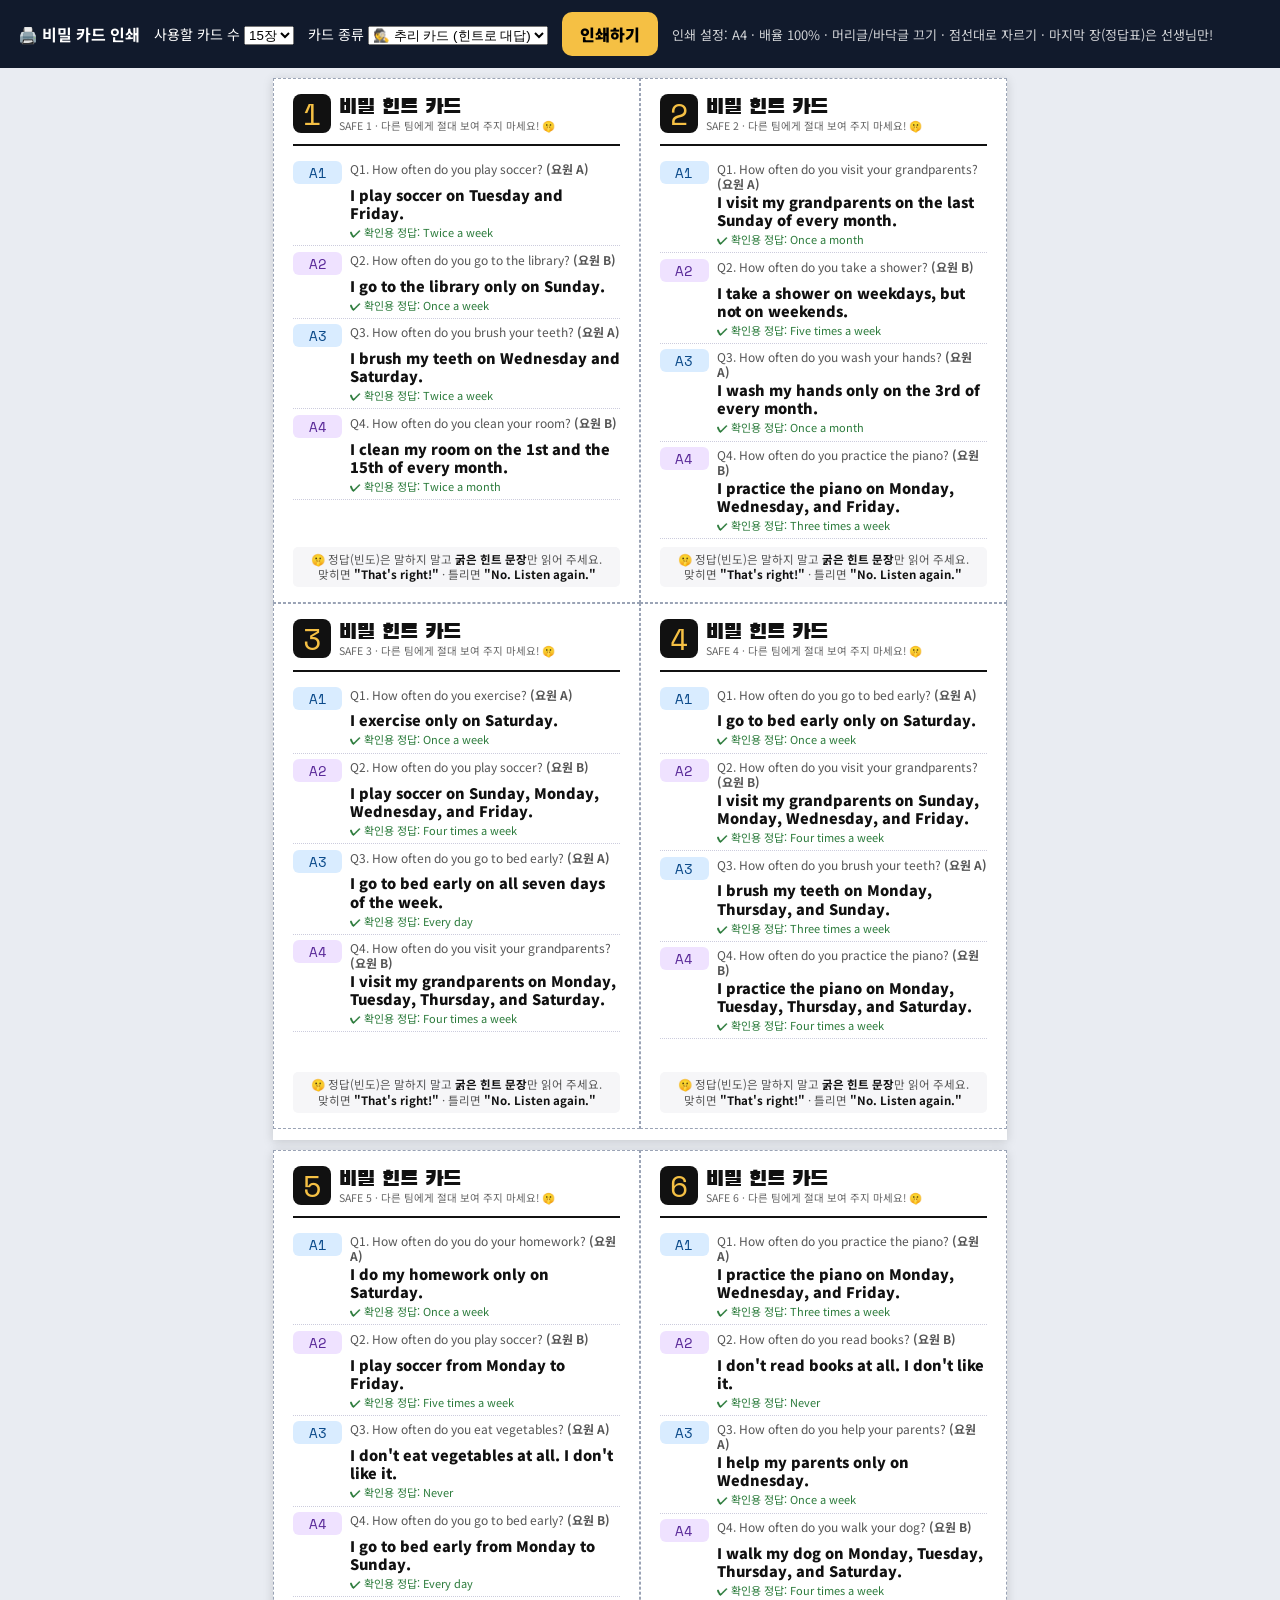
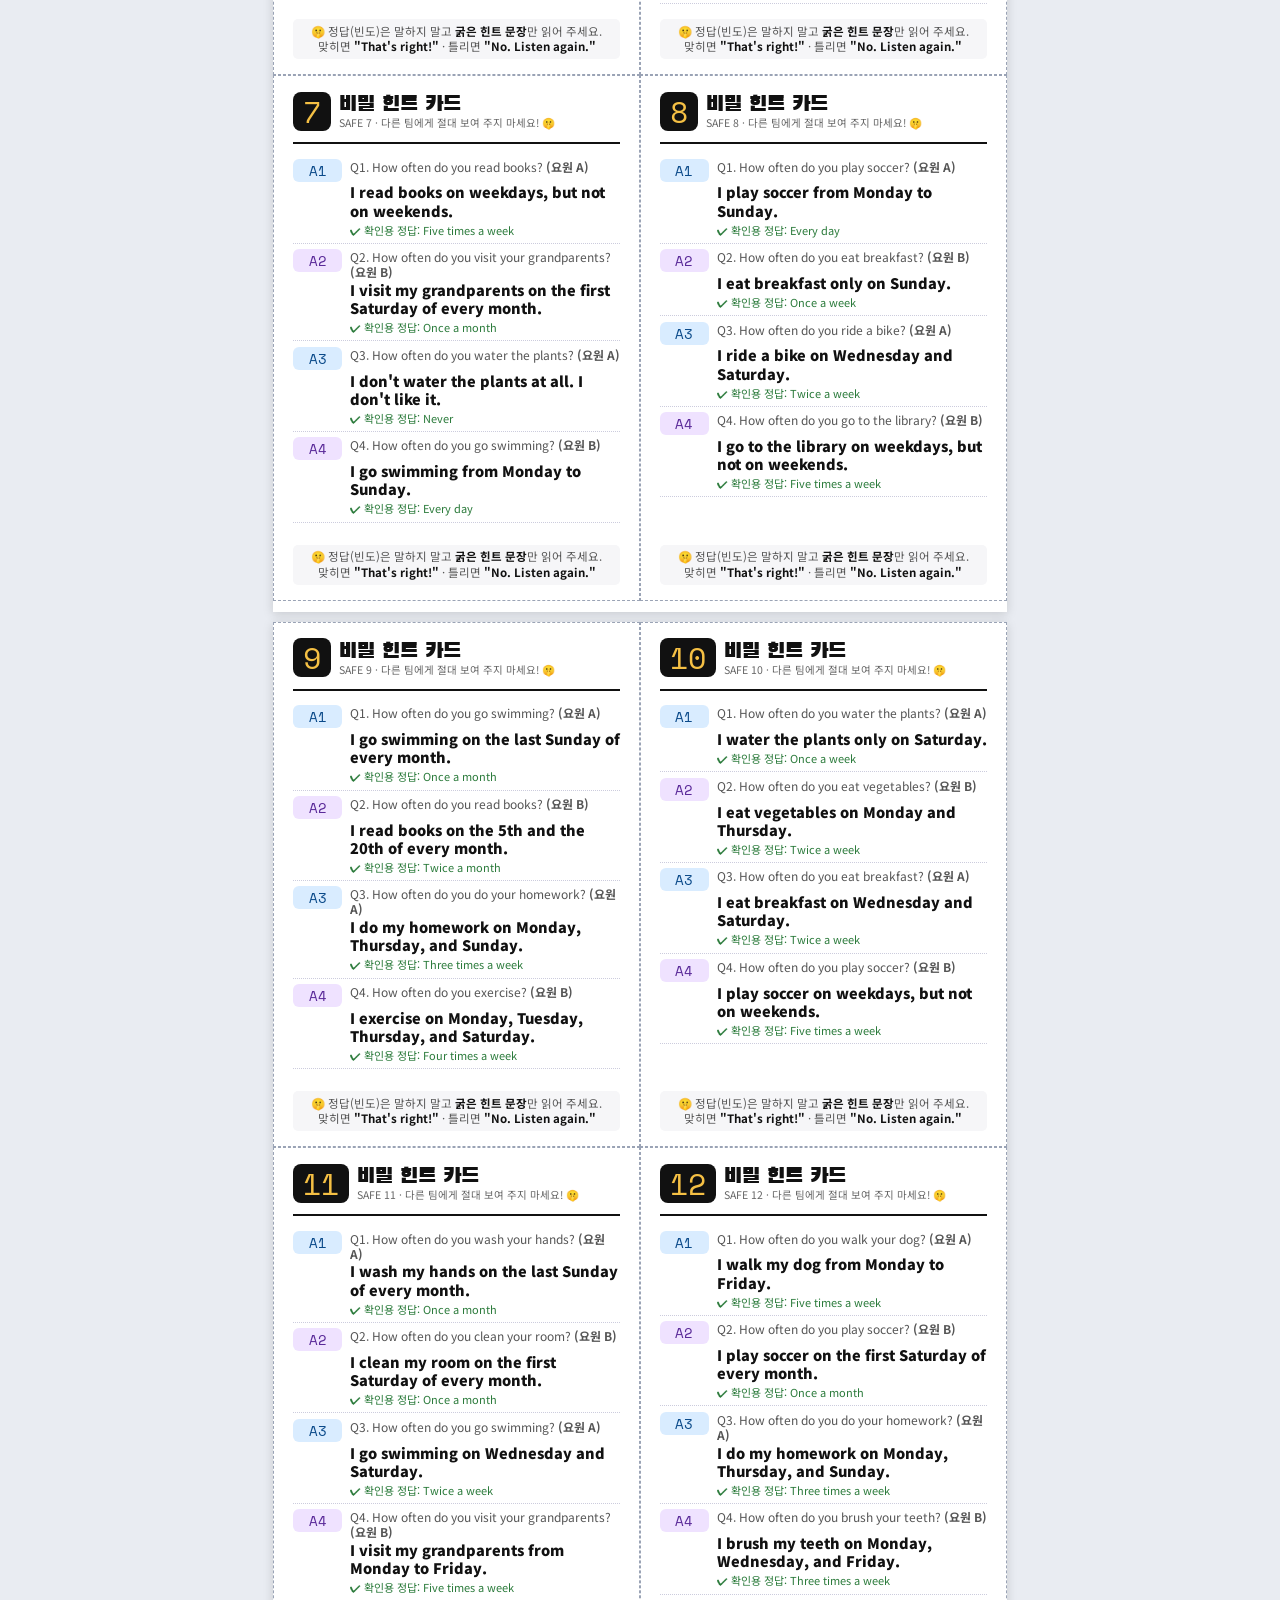
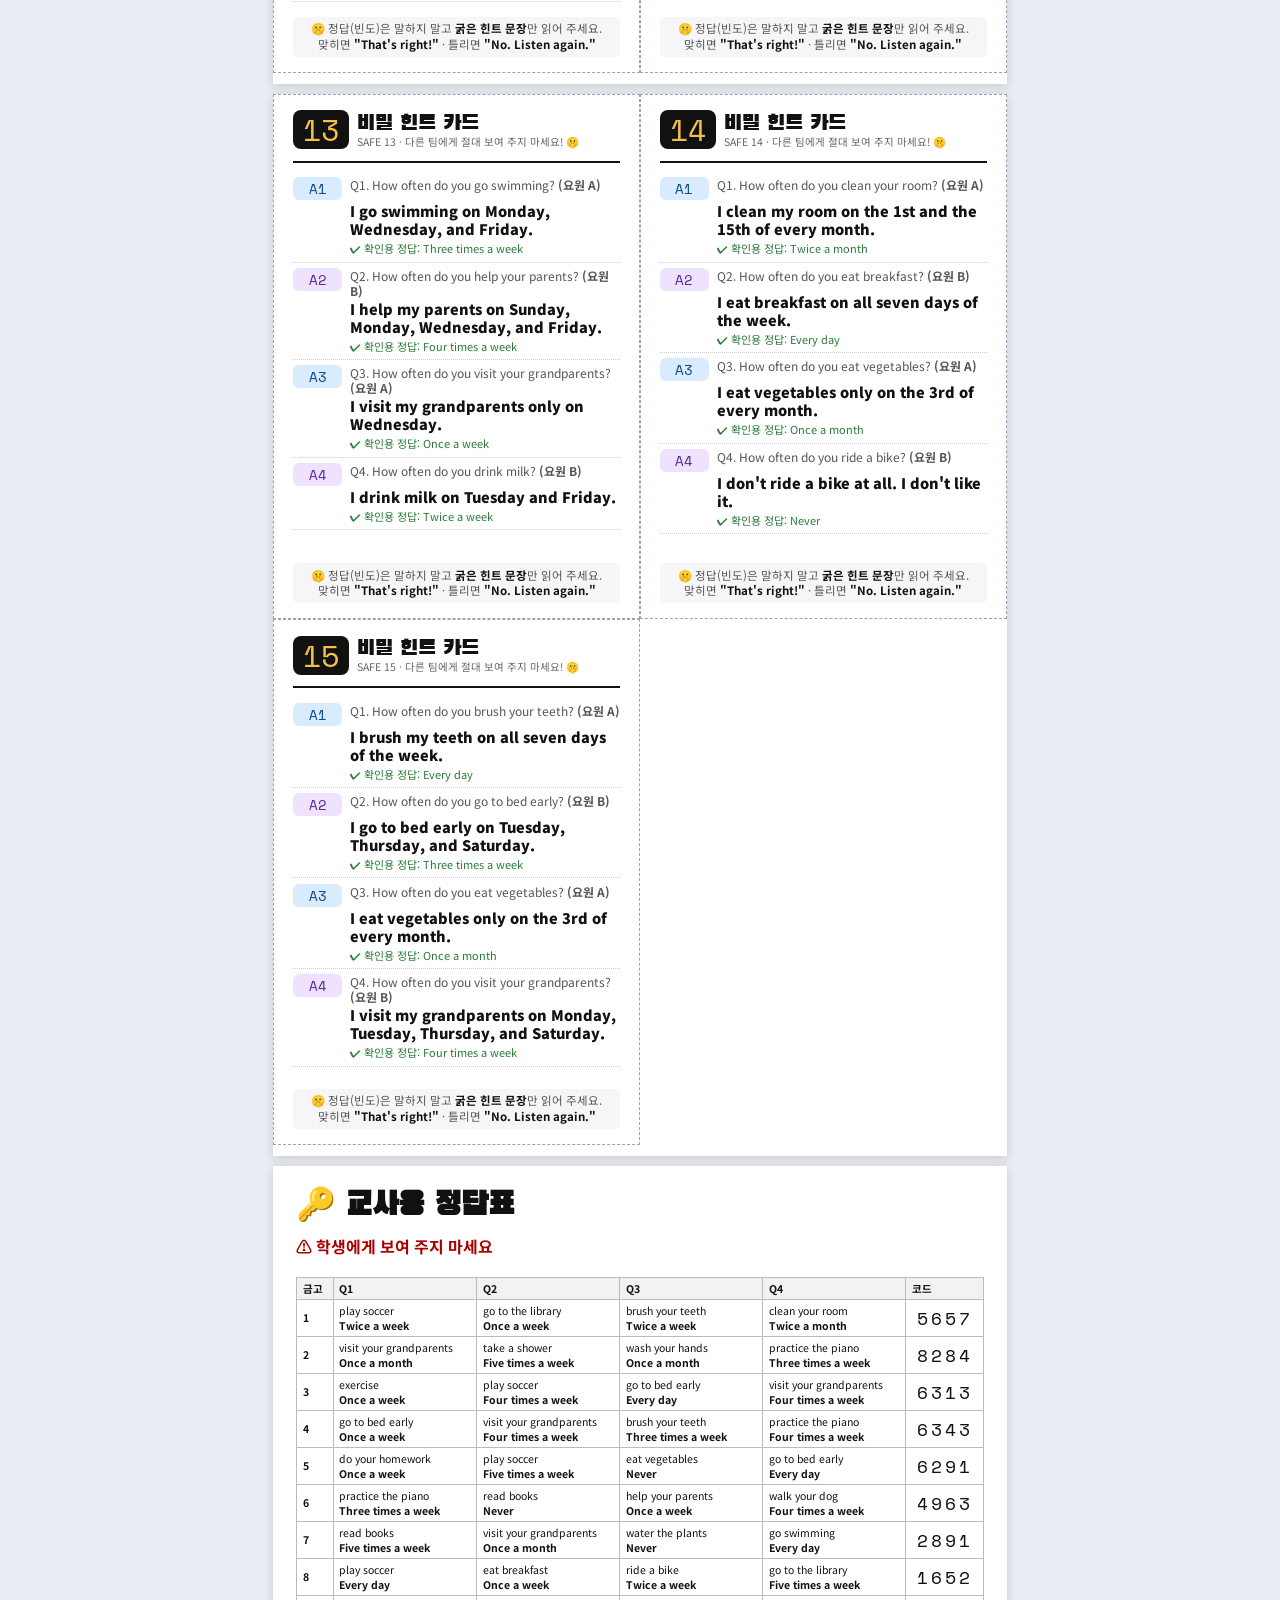
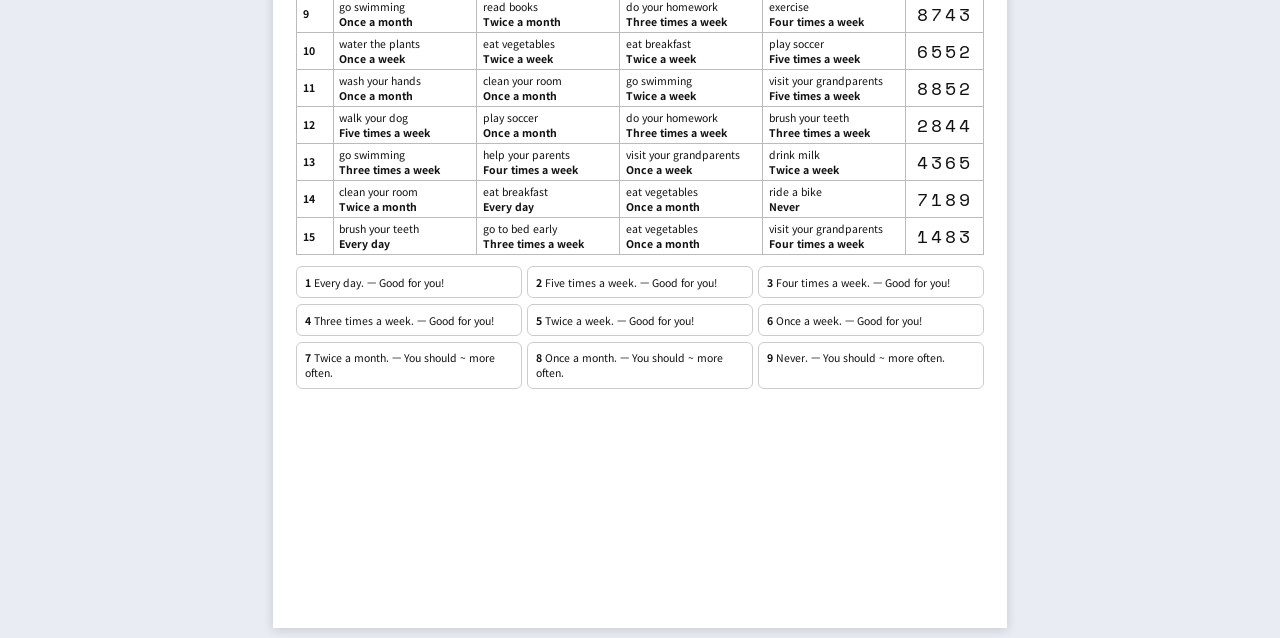
==== cards.html @ 8e2b6eff "Add files via upload" ====
<!doctype html>
<html lang="ko">
<head>
<meta charset="utf-8">
<meta name="viewport" content="width=device-width,initial-scale=1">
<meta name="robots" content="noindex">
<title>Safe Cracker · 비밀 카드</title>
<link href="https://fonts.googleapis.com/css2?family=Black+Han+Sans&family=Noto+Sans+KR:wght@400;700;900&family=Space+Mono:wght@700&display=swap" rel="stylesheet">
<style>
  @page{size:A4;margin:8mm}
  *{box-sizing:border-box}
  body{margin:0;font-family:'Noto Sans KR',sans-serif;color:#111;background:#e9ecf2}
  .bar{position:sticky;top:0;background:#111a2c;color:#fff;padding:12px 18px;display:flex;gap:14px;align-items:center;z-index:2}
  .bar button{background:#f5c044;border:0;border-radius:10px;padding:10px 18px;font:inherit;font-weight:900;cursor:pointer}
  .bar label{font-size:14px}
  .page{width:194mm;min-height:281mm;margin:10px auto;background:#fff;padding:0;display:grid;grid-template-columns:1fr 1fr;grid-auto-rows:139mm;gap:0;page-break-after:always;box-shadow:0 2px 10px rgba(0,0,0,.15)}
  .page:last-child{page-break-after:auto}
  .card{border:1.2px dashed #9aa3b5;padding:4mm 5mm;overflow:hidden;display:flex;flex-direction:column}
  .card .hd{display:flex;align-items:center;gap:8px;border-bottom:2px solid #111;padding-bottom:3mm;margin-bottom:2.5mm}
  .card .no{font-family:'Space Mono',monospace;font-size:30px;background:#111;color:#f5c044;border-radius:8px;padding:0 10px;line-height:1.3}
  .card .tt{font-family:'Black Han Sans',sans-serif;font-size:22px;line-height:1.1}
  .card .tt small{display:block;font-family:'Noto Sans KR';font-size:10.5px;color:#666;font-weight:400}
  .row{display:grid;grid-template-columns:13mm 1fr;gap:.5mm 2mm;padding:1.4mm 0;border-bottom:1px dotted #ccd}
  .row:last-of-type{border-bottom:0}
  .tag{font-family:'Space Mono',monospace;font-size:14px;text-align:center;border-radius:6px;padding:1px 0;align-self:start}
  .tag.a{background:#d9ecff;color:#0b4a8a}.tag.b{background:#efe2ff;color:#5a2a99}
  .q{font-size:12px;color:#555;line-height:1.25}
  .ans{grid-column:2;font-size:14.5px;line-height:1.25;font-weight:900}
  .chk{grid-column:2;font-size:11px;color:#2a7a3a}
  .foot{margin-top:auto;font-size:11.5px;color:#555;text-align:center;line-height:1.35;background:#f6f6f8;border-radius:5px;padding:1.2mm}
  .foot b{color:#111}
  .key{grid-column:1/-1;padding:5mm 6mm}
  .key h1{font-family:'Black Han Sans',sans-serif;margin:0 0 2mm}
  .key p{margin:0 0 5mm;color:#a00;font-weight:700}
  table{width:100%;border-collapse:collapse;font-size:10.5px}
  th,td{border:1px solid #bbb;padding:.8mm 1.5mm;text-align:left}
  th{background:#f2f2f2}
  td.code{font-family:'Space Mono',monospace;font-size:18px;text-align:center;letter-spacing:3px}
  .board{display:grid;grid-template-columns:repeat(3,1fr);gap:1.5mm;margin-top:3mm;font-size:10.5px}
  .board div{border:1px solid #ccc;border-radius:6px;padding:2mm}
  @media print{body{background:#fff}.bar{display:none}.page{margin:0;box-shadow:none}}
</style>
</head>
<body>
<div class="bar">
  <b>🖨️ 비밀 카드 인쇄</b>
  <label>사용할 카드 수 <select id="n"></select></label>
  <label>카드 종류 <select id="mode"><option value="clue">🕵️ 추리 카드 (힌트로 대답)</option><option value="easy">🙂 쉬운 카드 (정답 그대로)</option></select></label>
  <button onclick="print()">인쇄하기</button>
  <span style="font-size:13px;opacity:.8">인쇄 설정: A4 · 배율 100% · 머리글/바닥글 끄기 · 점선대로 자르기 · 마지막 장(정답표)은 선생님만!</span>
</div>
<div id="out"></div>
<script src="data.js"></script>
<script>
const sel = document.getElementById("n");
sel.innerHTML = Array.from({length: SC_CONFIG.MAX_TEAMS}, (_, i) => i + 1).reverse()
  .map(n => `<option value="${n}">${n}장</option>`).join("");
sel.onchange = render;
const modeSel = document.getElementById("mode");
modeSel.onchange = render;

function card(t){
  const s = SC.safe(t);
  const clue = modeSel.value === "clue";
  const rows = s.acts.map((act, i) => {
    const ag = i % 2 === 0 ? "a" : "b", n = +s.code[i];
    return `<div class="row"><span class="tag ${ag}">A${i+1}</span>
      <span class="q">Q${i+1}. ${SC.question(act)} <b>(요원 ${ag.toUpperCase()})</b></span>
      <span class="ans">${clue ? SC.clueSentence(act, n, t, i) : SC.answerSentence(act, n)}</span>
      ${clue ? `<span class="chk">✔ 확인용 정답: ${SC_ANSWERS[n].en}</span>` : ""}</div>`;
  }).join("");
  const foot = clue
    ? `🤫 정답(빈도)은 말하지 말고 <b>굵은 힌트 문장</b>만 읽어 주세요.<br>맞히면 <b>"That's right!"</b> · 틀리면 <b>"No. Listen again."</b>`
    : `질문을 들으면 카드에 있는 문장 그대로 대답하세요`;
  return `<div class="card"><div class="hd"><span class="no">${t}</span>
    <span class="tt">비밀 ${clue ? "힌트" : "대답"} 카드<small>SAFE ${t} · 다른 팀에게 절대 보여 주지 마세요! 🤫</small></span></div>
    ${rows}<div class="foot">${foot}</div></div>`;
}

function render(){
  const n = +sel.value, ts = Array.from({length: n}, (_, i) => i + 1);
  let html = "";
  for (let i = 0; i < ts.length; i += 4) html += `<div class="page">${ts.slice(i, i+4).map(card).join("")}</div>`;
  html += `<div class="page" style="grid-auto-rows:auto"><div class="key">
    <h1>🔑 교사용 정답표</h1><p>⚠️ 학생에게 보여 주지 마세요</p>
    <table><tr><th>금고</th><th>Q1</th><th>Q2</th><th>Q3</th><th>Q4</th><th>코드</th></tr>
    ${ts.map(t => { const s = SC.safe(t);
      return `<tr><td><b>${t}</b></td>${s.acts.map((a,i) => `<td>${SC_ACTIVITIES[a][0]}<br><b>${SC_ANSWERS[+s.code[i]].en}</b></td>`).join("")}<td class="code">${s.code}</td></tr>`; }).join("")}
    </table>
    <div class="board">${SC_ANSWERS.slice(1).map((a,i) => `<div><b>${i+1}</b> ${a.en}. — ${a.good ? "Good for you!" : "You should ~ more often."}</div>`).join("")}</div>
  </div></div>`;
  document.getElementById("out").innerHTML = html;
}
render();
</script>
</body>
</html>
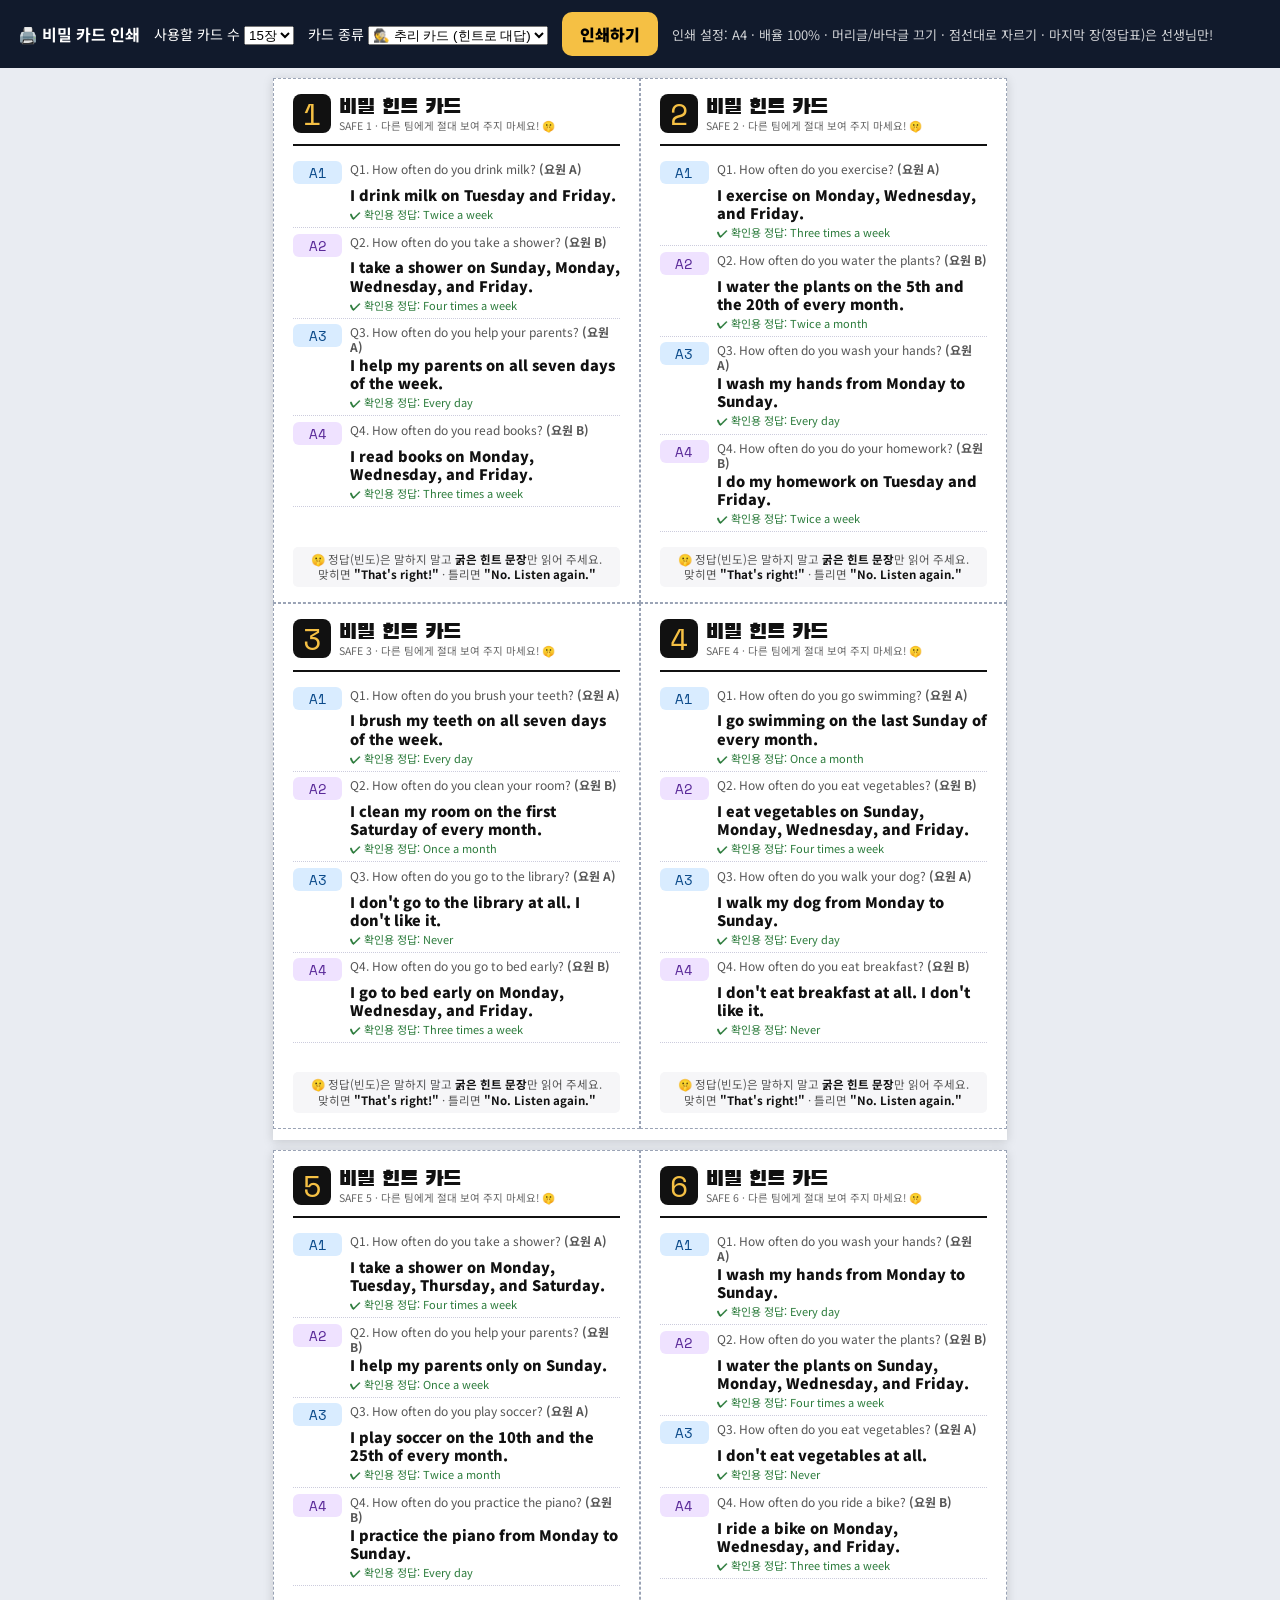
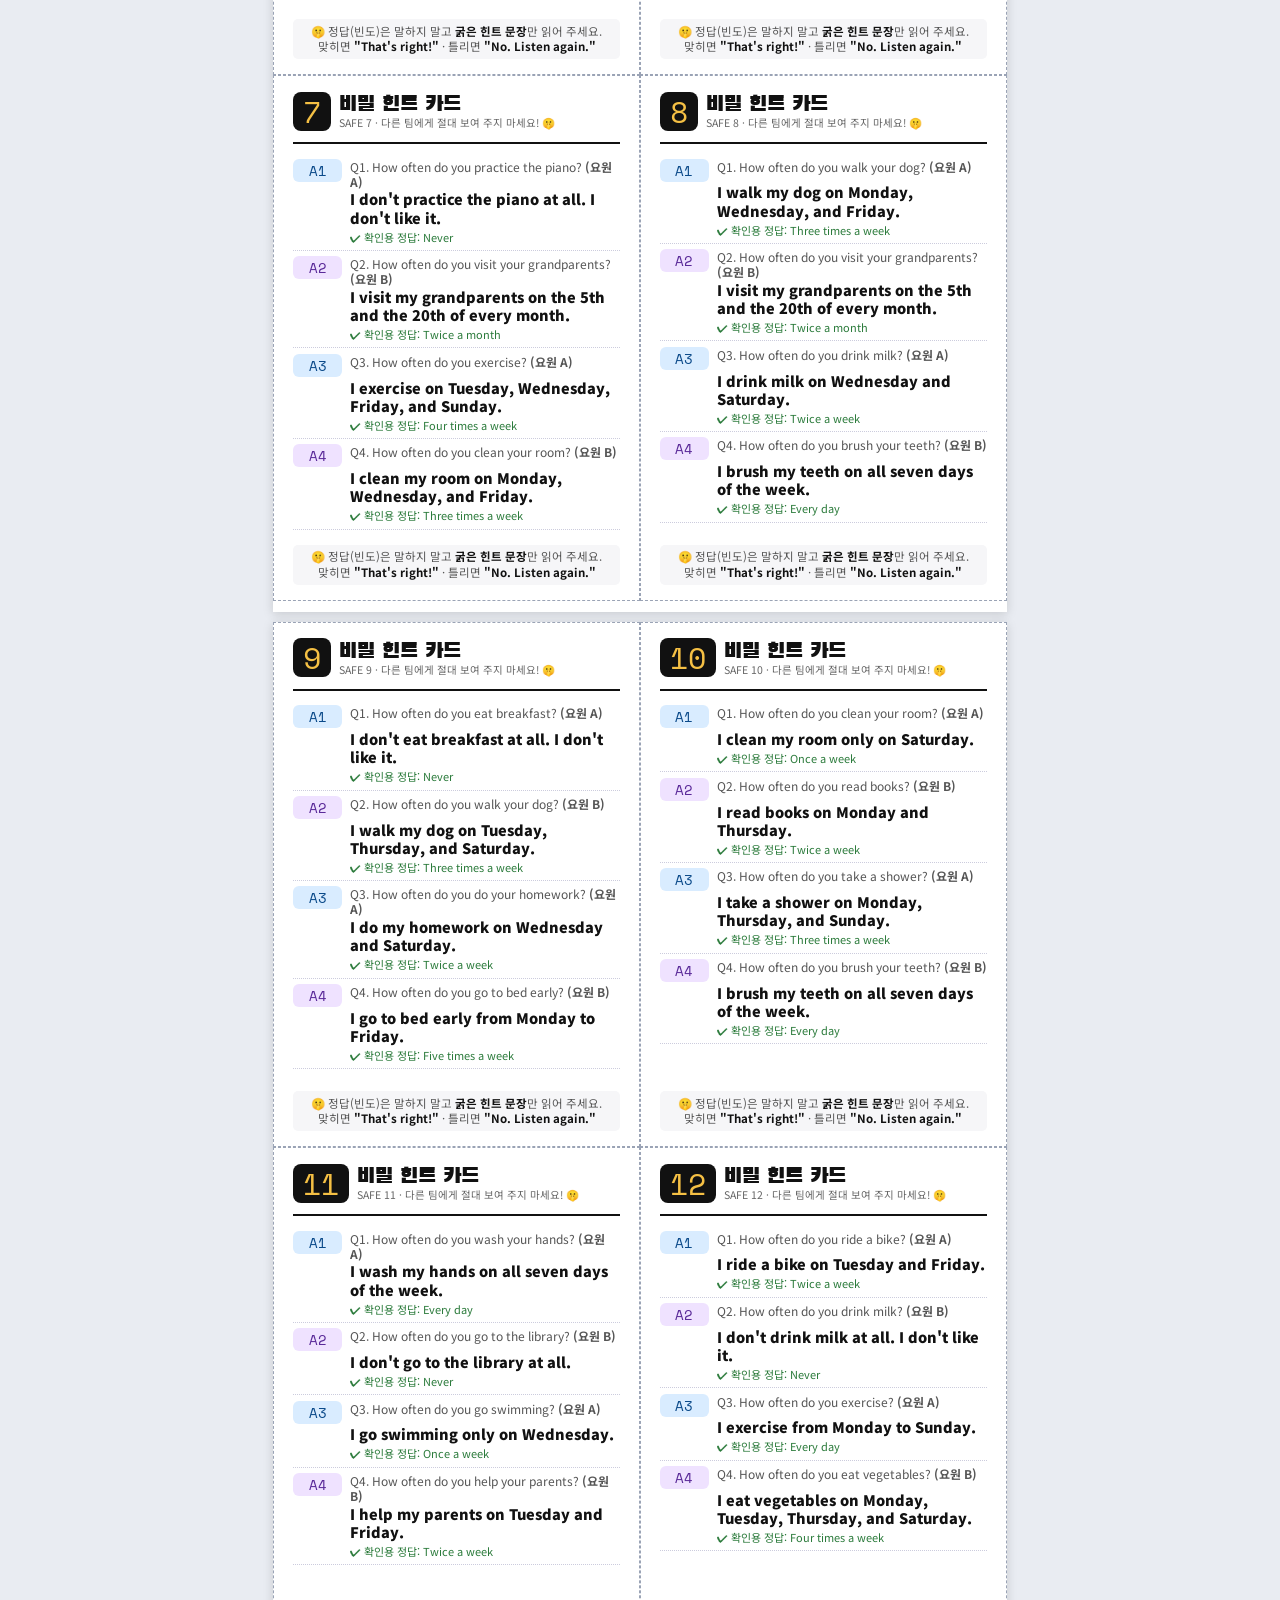
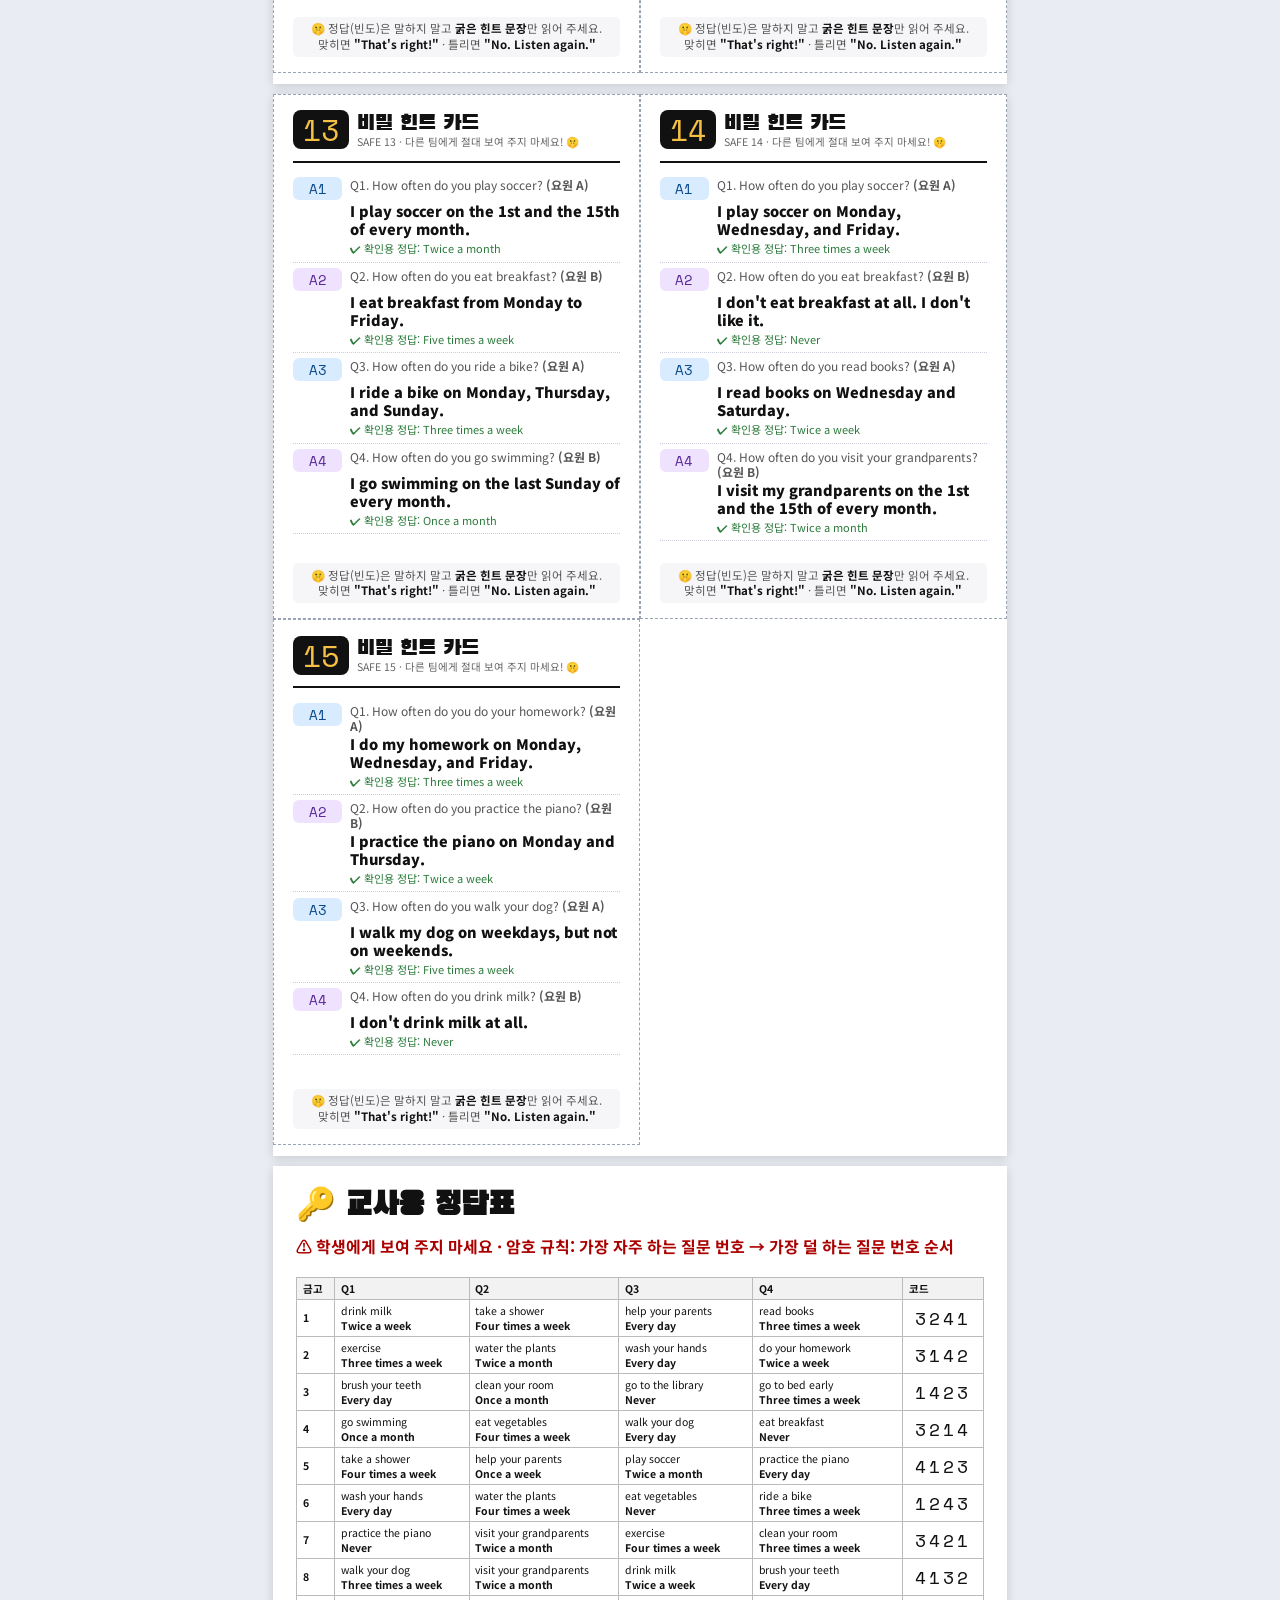
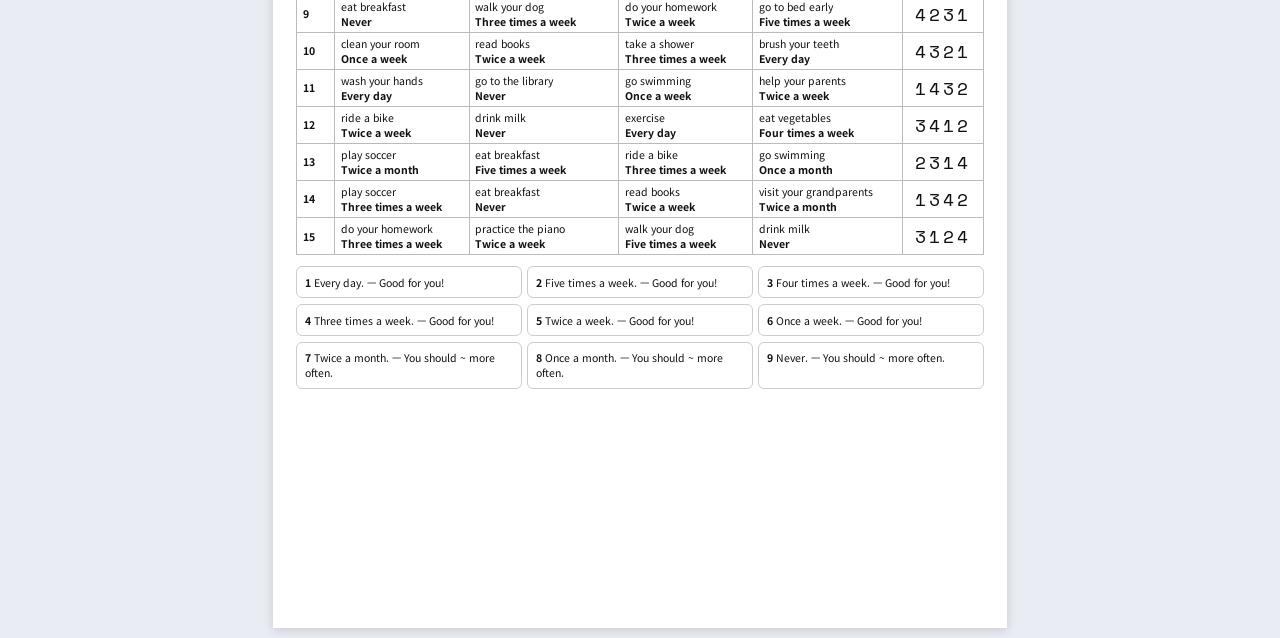
==== commit c66ef956: "Add files via upload" ====
--- a/cards.html
+++ b/cards.html
@@ -63,7 +63,7 @@
   const s = SC.safe(t);
   const clue = modeSel.value === "clue";
   const rows = s.acts.map((act, i) => {
-    const ag = i % 2 === 0 ? "a" : "b", n = +s.code[i];
+    const ag = i % 2 === 0 ? "a" : "b", n = +s.ans[i];
     return `<div class="row"><span class="tag ${ag}">A${i+1}</span>
       <span class="q">Q${i+1}. ${SC.question(act)} <b>(요원 ${ag.toUpperCase()})</b></span>
       <span class="ans">${clue ? SC.clueSentence(act, n, t, i) : SC.answerSentence(act, n)}</span>
@@ -82,10 +82,10 @@
   let html = "";
   for (let i = 0; i < ts.length; i += 4) html += `<div class="page">${ts.slice(i, i+4).map(card).join("")}</div>`;
   html += `<div class="page" style="grid-auto-rows:auto"><div class="key">
-    <h1>🔑 교사용 정답표</h1><p>⚠️ 학생에게 보여 주지 마세요</p>
+    <h1>🔑 교사용 정답표</h1><p>⚠️ 학생에게 보여 주지 마세요 · 암호 규칙: 가장 자주 하는 질문 번호 → 가장 덜 하는 질문 번호 순서</p>
     <table><tr><th>금고</th><th>Q1</th><th>Q2</th><th>Q3</th><th>Q4</th><th>코드</th></tr>
     ${ts.map(t => { const s = SC.safe(t);
-      return `<tr><td><b>${t}</b></td>${s.acts.map((a,i) => `<td>${SC_ACTIVITIES[a][0]}<br><b>${SC_ANSWERS[+s.code[i]].en}</b></td>`).join("")}<td class="code">${s.code}</td></tr>`; }).join("")}
+      return `<tr><td><b>${t}</b></td>${s.acts.map((a,i) => `<td>${SC_ACTIVITIES[a][0]}<br><b>${SC_ANSWERS[+s.ans[i]].en}</b></td>`).join("")}<td class="code">${SC.codeOf(t)}</td></tr>`; }).join("")}
     </table>
     <div class="board">${SC_ANSWERS.slice(1).map((a,i) => `<div><b>${i+1}</b> ${a.en}. — ${a.good ? "Good for you!" : "You should ~ more often."}</div>`).join("")}</div>
   </div></div>`;
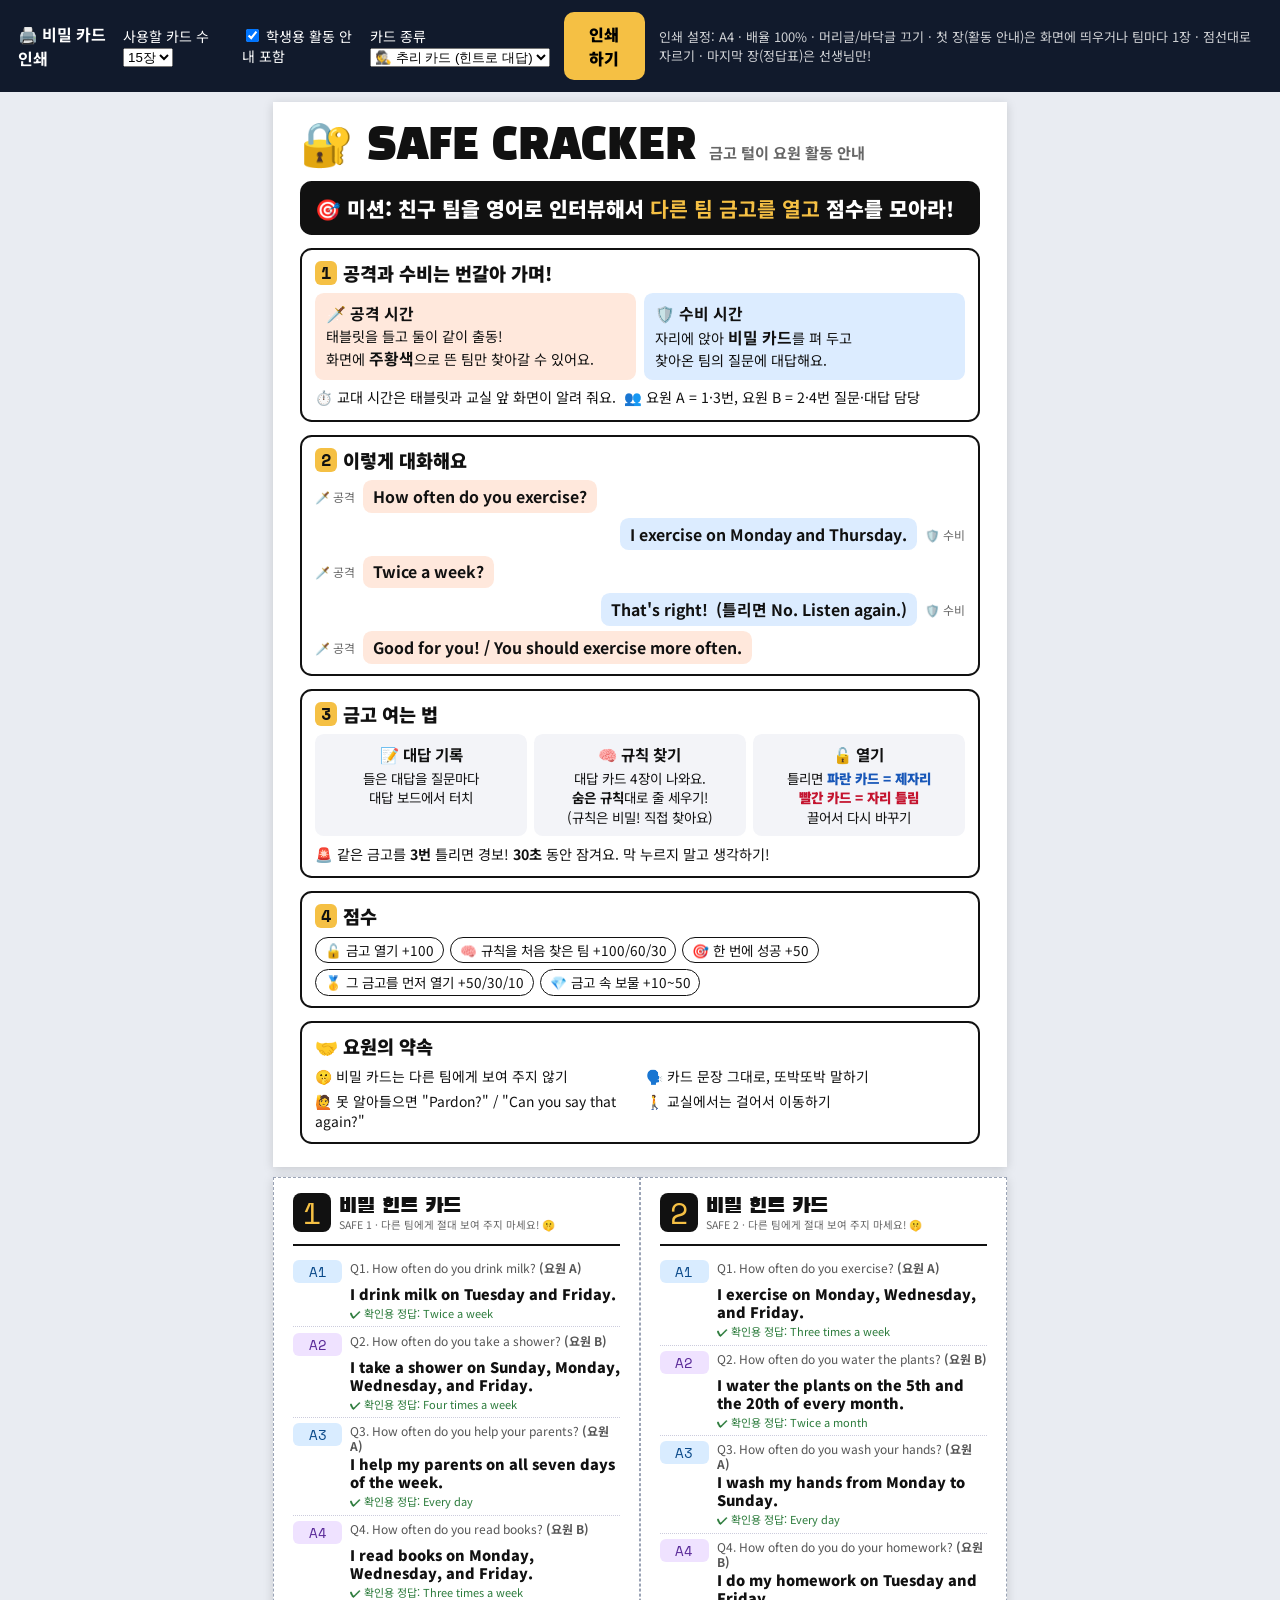
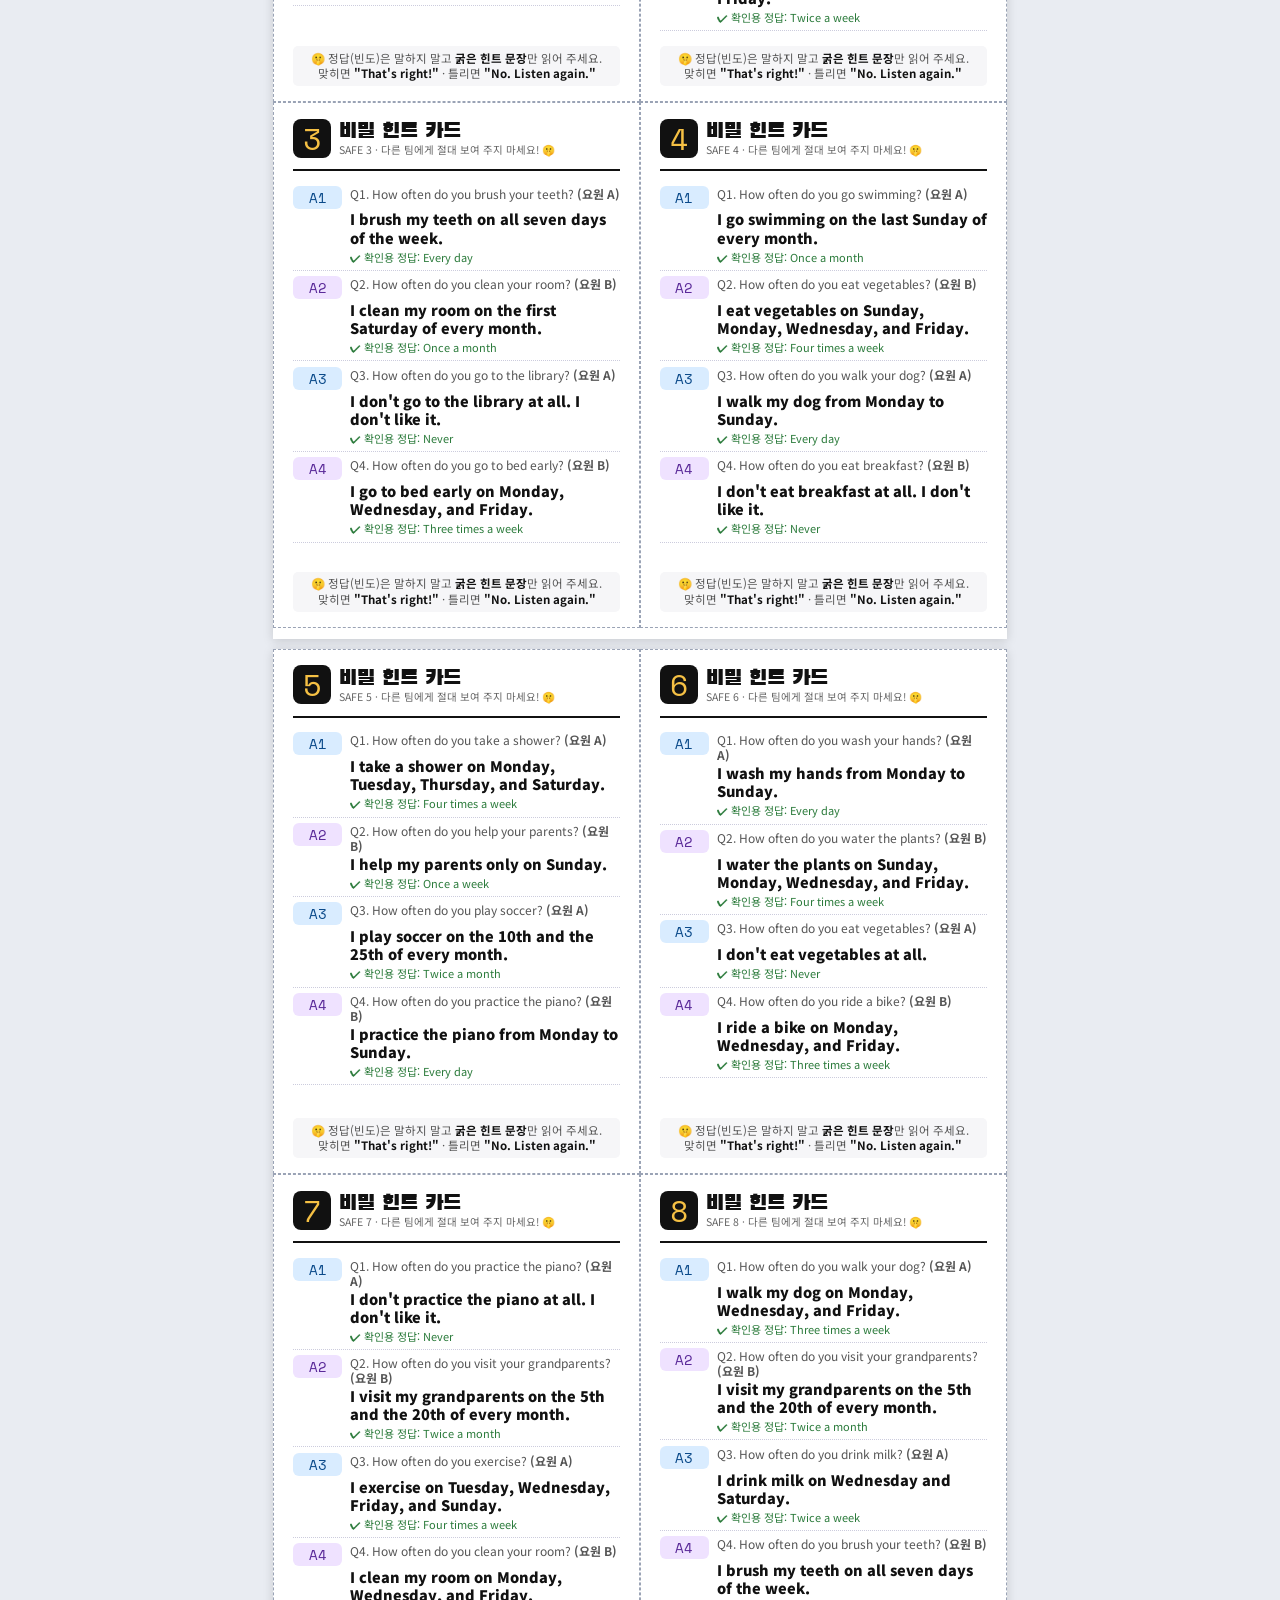
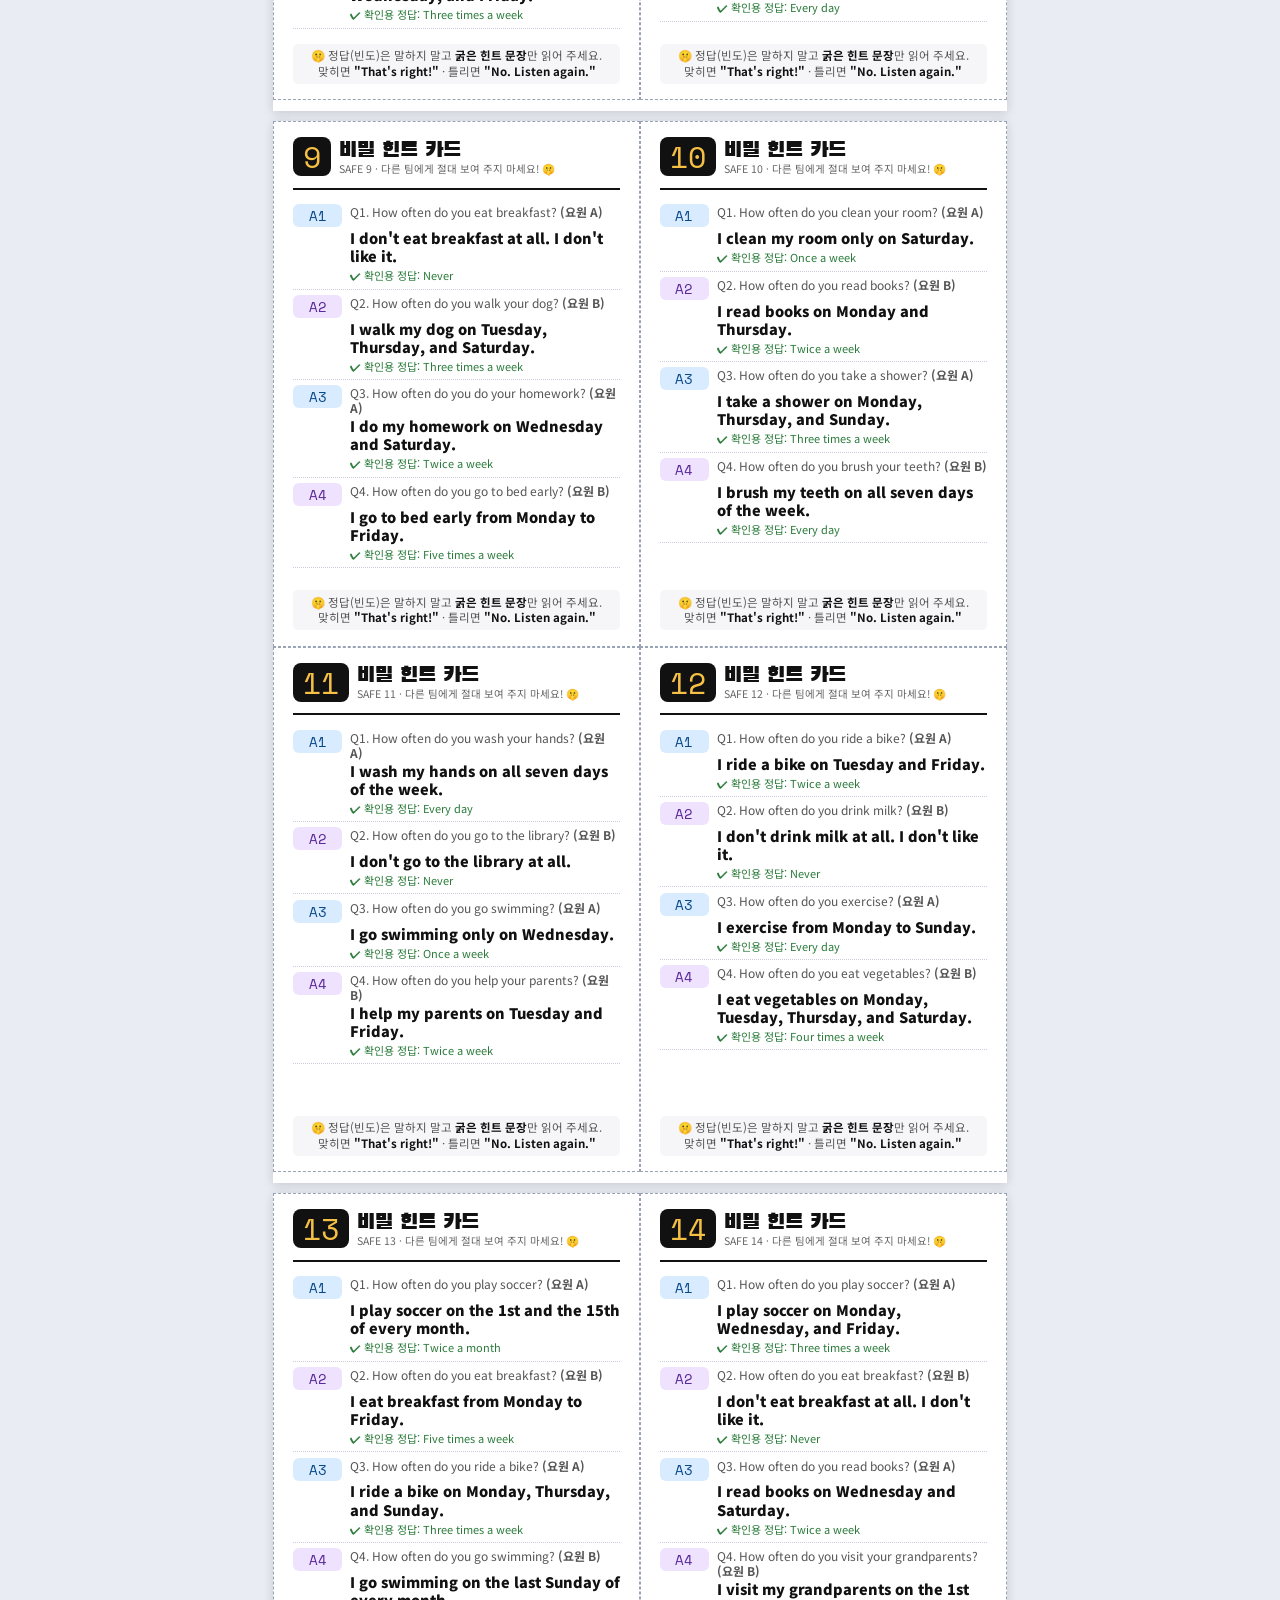
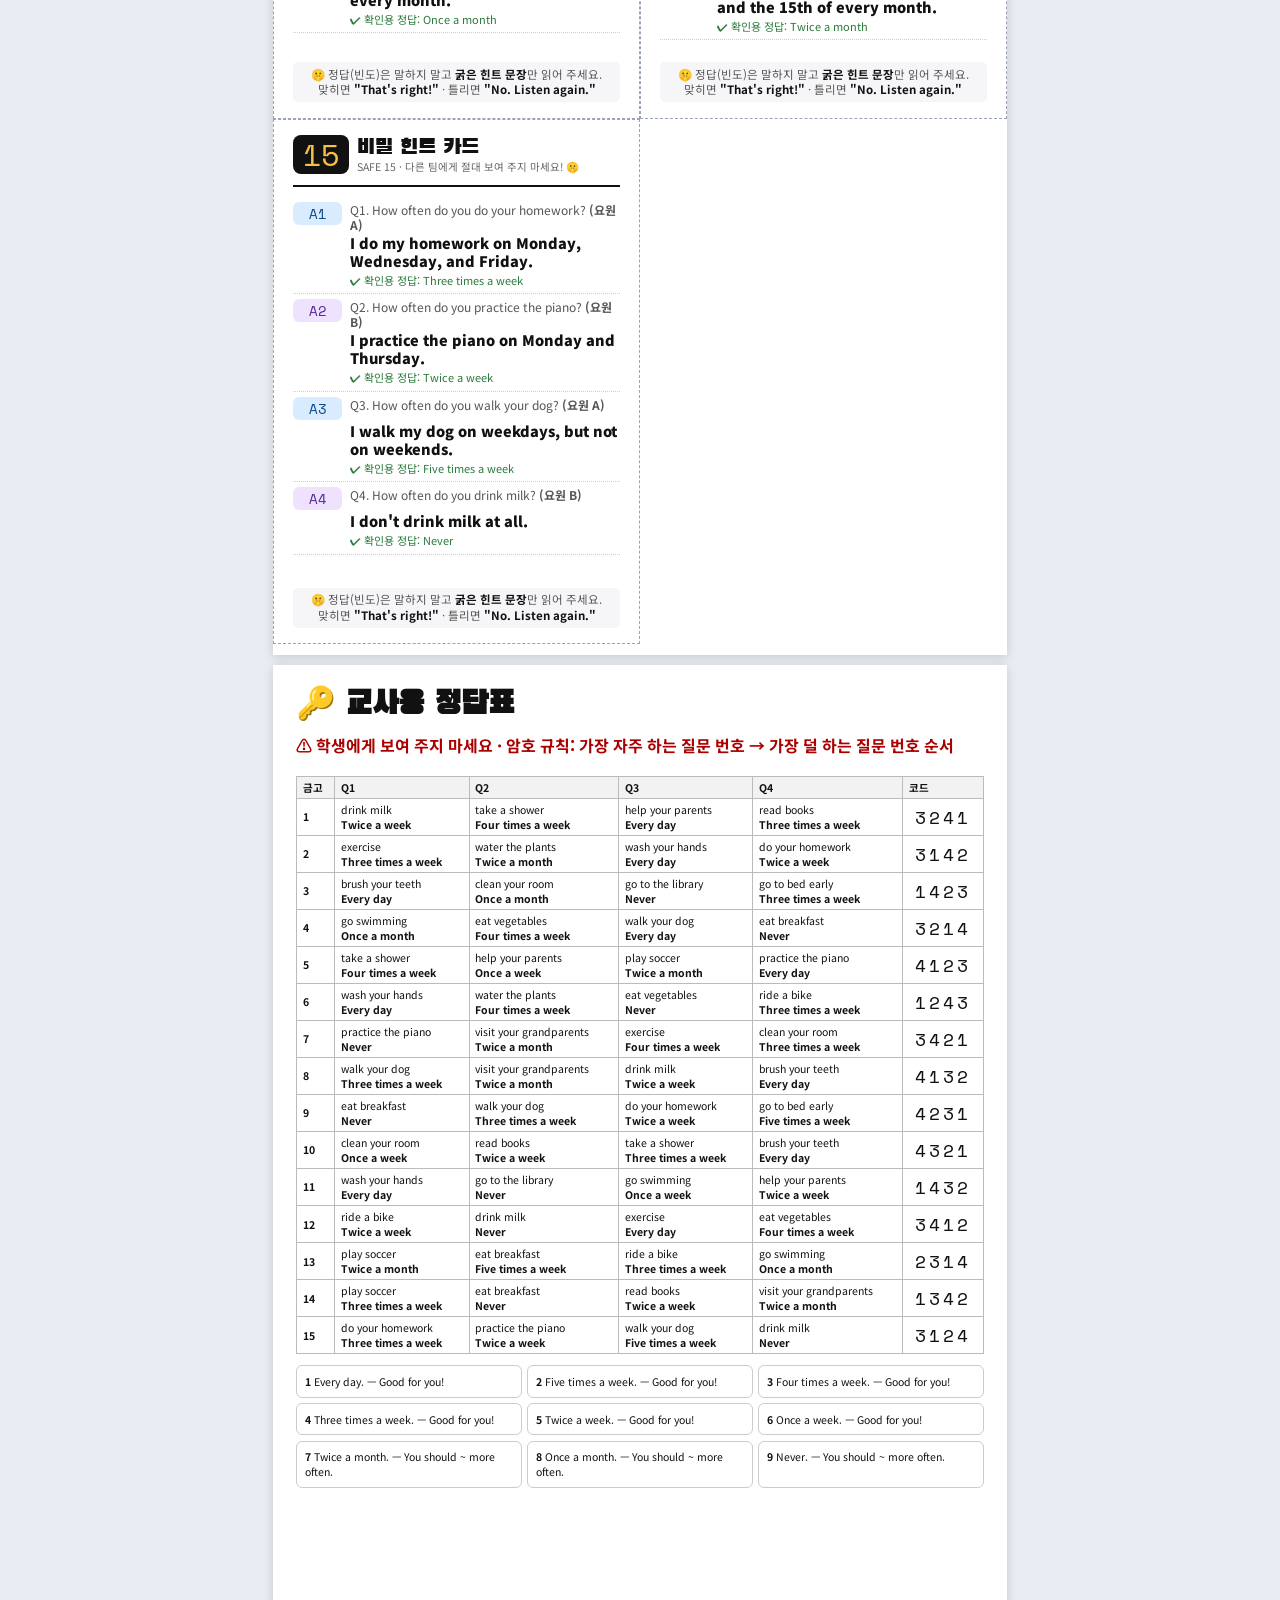
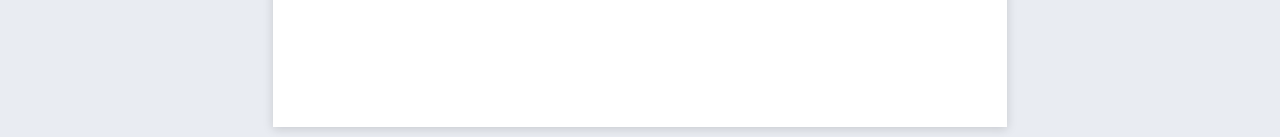
==== commit a204010c: "Add files via upload" ====
--- a/cards.html
+++ b/cards.html
@@ -38,6 +38,32 @@
   td.code{font-family:'Space Mono',monospace;font-size:18px;text-align:center;letter-spacing:3px}
   .board{display:grid;grid-template-columns:repeat(3,1fr);gap:1.5mm;margin-top:3mm;font-size:10.5px}
   .board div{border:1px solid #ccc;border-radius:6px;padding:2mm}
+  /* 학생용 안내 */
+  .guide{grid-column:1/-1;padding:6.24mm 7.02mm;display:flex;flex-direction:column;gap:3.4mm}
+  .guide h1{font-family:'Black Han Sans',sans-serif;font-weight:400;font-size:11.36mm;margin:0;line-height:1;display:flex;align-items:baseline;gap:3.12mm}
+  .guide h1 small{font-family:'Noto Sans KR';font-size:4.02mm;font-weight:700;color:#666}
+  .mission{background:#111;color:#fff;border-radius:3.12mm;padding:3.12mm 3.9mm;font-size:5.42mm;font-weight:900}
+  .mission b{color:#f5c044}
+  .gsec{border:.7mm solid #111;border-radius:3.12mm;padding:2.73mm 3.51mm}
+  .gsec h2{margin:0 0 1.95mm;font-size:4.89mm;font-weight:900;display:flex;align-items:center;gap:1.56mm}
+  .gsec h2 i{font-style:normal;font-family:'Space Mono',monospace;background:#f5c044;border-radius:1.56mm;padding:0 1.56mm;font-size:4.37mm}
+  .gsec p{margin:0;font-size:3.75mm;line-height:1.55}
+  .two{display:grid;grid-template-columns:1fr 1fr;gap:2.34mm}
+  .role{border-radius:2.34mm;padding:2.34mm 2.73mm;font-size:3.75mm;line-height:1.5}
+  .role.at{background:#ffe8dc}.role.df{background:#dcecff}
+  .role b{font-size:4.19mm}
+  .talk{display:flex;flex-direction:column;gap:1.4mm}
+  .say{display:flex;gap:1.95mm;align-items:center;font-size:4.19mm}
+  .say span{border-radius:2.34mm;padding:1.25mm 2.73mm;font-weight:700}
+  .say.at span{background:#ffe8dc}.say.df{justify-content:flex-end}.say.df span{background:#dcecff}
+  .say em{font-style:normal;font-size:3.15mm;color:#666;min-width:9.36mm}
+  .flow{display:grid;grid-template-columns:repeat(3,1fr);gap:1.95mm}
+  .flow div{background:#f3f4f8;border-radius:2.34mm;padding:2.34mm;font-size:3.58mm;line-height:1.45;text-align:center}
+  .flow div strong{display:block;font-size:4.11mm;margin-bottom:0.78mm}
+  .chips{display:flex;gap:1.56mm;flex-wrap:wrap;font-size:3.58mm}
+  .chips span{border:.4mm solid #111;border-radius:99px;padding:.6mm 2.34mm}
+  .blue{color:#1857b8;font-weight:900}.red{color:#c4142f;font-weight:900}
+  .promise{display:grid;grid-template-columns:1fr 1fr;gap:1.17mm 3.12mm;font-size:3.67mm;line-height:1.45}
   @media print{body{background:#fff}.bar{display:none}.page{margin:0;box-shadow:none}}
 </style>
 </head>
@@ -45,9 +71,10 @@
 <div class="bar">
   <b>🖨️ 비밀 카드 인쇄</b>
   <label>사용할 카드 수 <select id="n"></select></label>
+  <label><input type="checkbox" id="withGuide" checked> 학생용 활동 안내 포함</label>
   <label>카드 종류 <select id="mode"><option value="clue">🕵️ 추리 카드 (힌트로 대답)</option><option value="easy">🙂 쉬운 카드 (정답 그대로)</option></select></label>
   <button onclick="print()">인쇄하기</button>
-  <span style="font-size:13px;opacity:.8">인쇄 설정: A4 · 배율 100% · 머리글/바닥글 끄기 · 점선대로 자르기 · 마지막 장(정답표)은 선생님만!</span>
+  <span style="font-size:13px;opacity:.8">인쇄 설정: A4 · 배율 100% · 머리글/바닥글 끄기 · 첫 장(활동 안내)은 화면에 띄우거나 팀마다 1장 · 점선대로 자르기 · 마지막 장(정답표)은 선생님만!</span>
 </div>
 <div id="out"></div>
 <script src="data.js"></script>
@@ -58,6 +85,65 @@
 sel.onchange = render;
 const modeSel = document.getElementById("mode");
 modeSel.onchange = render;
+const guideChk = document.getElementById("withGuide");
+guideChk.onchange = render;
+
+/* 학생용 활동 안내 (A4 한 장) */
+function guide(){
+  const clue = modeSel.value === "clue";
+  const talk = clue
+    ? `<div class="say at"><em>🗡️ 공격</em><span>How often do you exercise?</span></div>
+       <div class="say df"><span>I exercise <b>on Monday and Thursday.</b></span><em>🛡️ 수비</em></div>
+       <div class="say at"><em>🗡️ 공격</em><span>Twice a week?</span></div>
+       <div class="say df"><span><b>That's right!</b> &nbsp;(틀리면 No. Listen again.)</span><em>🛡️ 수비</em></div>
+       <div class="say at"><em>🗡️ 공격</em><span><b>Good for you!</b> / You should exercise more often.</span></div>`
+    : `<div class="say at"><em>🗡️ 공격</em><span>How often do you exercise?</span></div>
+       <div class="say df"><span>I exercise <b>twice a week.</b></span><em>🛡️ 수비</em></div>
+       <div class="say at"><em>🗡️ 공격</em><span><b>Good for you!</b> / You should exercise more often.</span></div>`;
+  const tr = SC_SCORE.TREASURE.map(x => x.pts);
+  return `<div class="page" style="grid-auto-rows:auto"><div class="guide">
+    <h1>🔐 SAFE CRACKER <small>금고 털이 요원 활동 안내</small></h1>
+    <div class="mission">🎯 미션: 친구 팀을 영어로 인터뷰해서 <b>다른 팀 금고를 열고</b> 점수를 모아라!</div>
+
+    <div class="gsec"><h2><i>1</i> 공격과 수비는 번갈아 가며!</h2>
+      <div class="two">
+        <div class="role at"><b>🗡️ 공격 시간</b><br>태블릿을 들고 둘이 같이 출동!<br>화면에 <b>주황색</b>으로 뜬 팀만 찾아갈 수 있어요.</div>
+        <div class="role df"><b>🛡️ 수비 시간</b><br>자리에 앉아 <b>비밀 카드</b>를 펴 두고<br>찾아온 팀의 질문에 대답해요.</div>
+      </div>
+      <p style="margin-top:2mm">⏱️ 교대 시간은 태블릿과 교실 앞 화면이 알려 줘요. &nbsp;👥 요원 A = 1·3번, 요원 B = 2·4번 질문·대답 담당</p>
+    </div>
+
+    <div class="gsec"><h2><i>2</i> 이렇게 대화해요</h2><div class="talk">${talk}</div></div>
+
+    <div class="gsec"><h2><i>3</i> 금고 여는 법</h2>
+      <div class="flow">
+        <div><strong>📝 대답 기록</strong>들은 대답을 질문마다<br>대답 보드에서 터치</div>
+        <div><strong>🧠 규칙 찾기</strong>대답 카드 4장이 나와요.<br><b>숨은 규칙</b>대로 줄 세우기!<br>(규칙은 비밀! 직접 찾아요)</div>
+        <div><strong>🔓 열기</strong>틀리면 <span class="blue">파란 카드 = 제자리</span><br><span class="red">빨간 카드 = 자리 틀림</span><br>끌어서 다시 바꾸기</div>
+      </div>
+      <p style="margin-top:2mm">🚨 같은 금고를 <b>${SC_CONFIG.ALARM_TRIES}번</b> 틀리면 경보! <b>${SC_CONFIG.ALARM_SEC}초</b> 동안 잠겨요. 막 누르지 말고 생각하기!</p>
+    </div>
+
+    <div class="gsec"><h2><i>4</i> 점수</h2>
+      <div class="chips">
+        <span>🔓 금고 열기 +${SC_SCORE.BASE}</span>
+        <span>🧠 규칙을 처음 찾은 팀 +${SC_SCORE.RULE.join("/")}</span>
+        <span>🎯 한 번에 성공 +${SC_SCORE.PERFECT}</span>
+        <span>🥇 그 금고를 먼저 열기 +${SC_SCORE.FIRST.join("/")}</span>
+        <span>💎 금고 속 보물 +${Math.min(...tr)}~${Math.max(...tr)}</span>
+      </div>
+    </div>
+
+    <div class="gsec"><h2>🤝 요원의 약속</h2>
+      <div class="promise">
+        <div>🤫 비밀 카드는 다른 팀에게 보여 주지 않기</div>
+        <div>🗣️ 카드 문장 그대로, 또박또박 말하기</div>
+        <div>🙋 못 알아들으면 "Pardon?" / "Can you say that again?"</div>
+        <div>🚶 교실에서는 걸어서 이동하기</div>
+      </div>
+    </div>
+  </div></div>`;
+}
 
 function card(t){
   const s = SC.safe(t);
@@ -79,7 +165,7 @@
 
 function render(){
   const n = +sel.value, ts = Array.from({length: n}, (_, i) => i + 1);
-  let html = "";
+  let html = guideChk.checked ? guide() : "";
   for (let i = 0; i < ts.length; i += 4) html += `<div class="page">${ts.slice(i, i+4).map(card).join("")}</div>`;
   html += `<div class="page" style="grid-auto-rows:auto"><div class="key">
     <h1>🔑 교사용 정답표</h1><p>⚠️ 학생에게 보여 주지 마세요 · 암호 규칙: 가장 자주 하는 질문 번호 → 가장 덜 하는 질문 번호 순서</p>
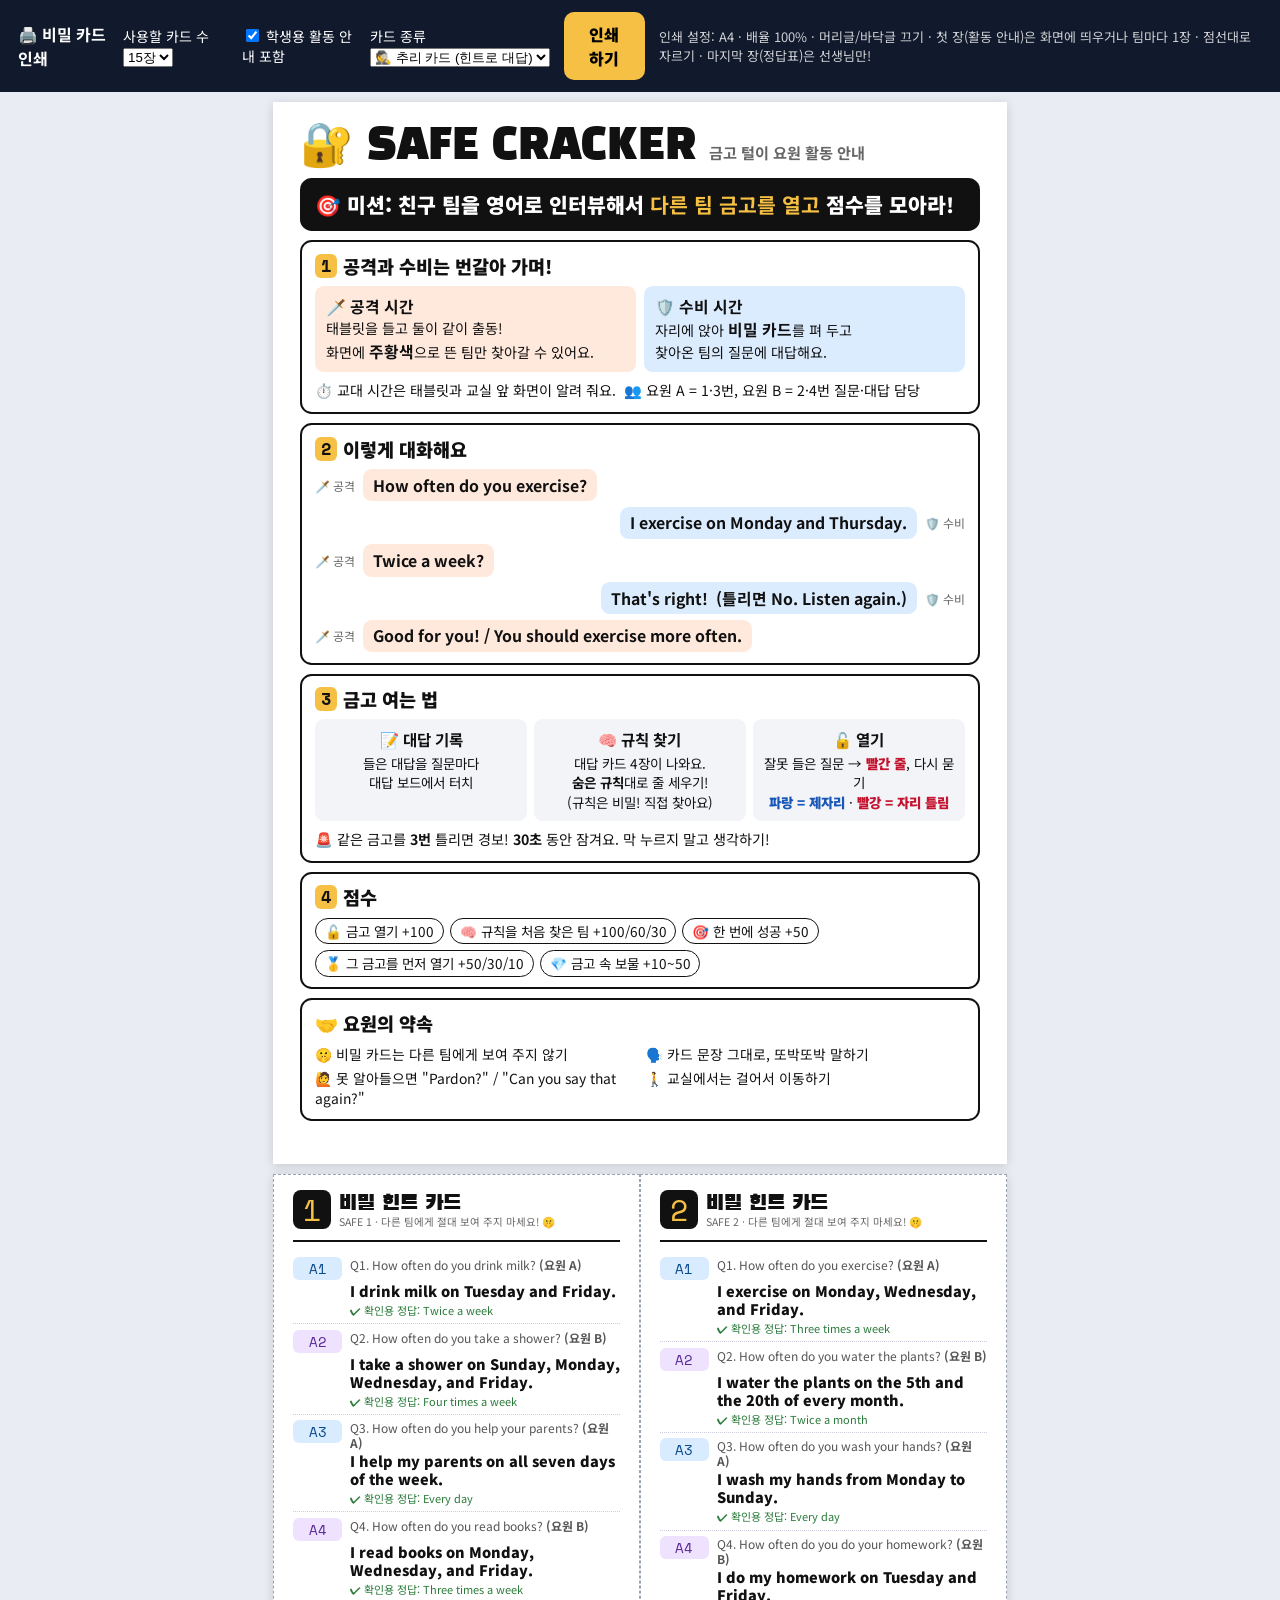
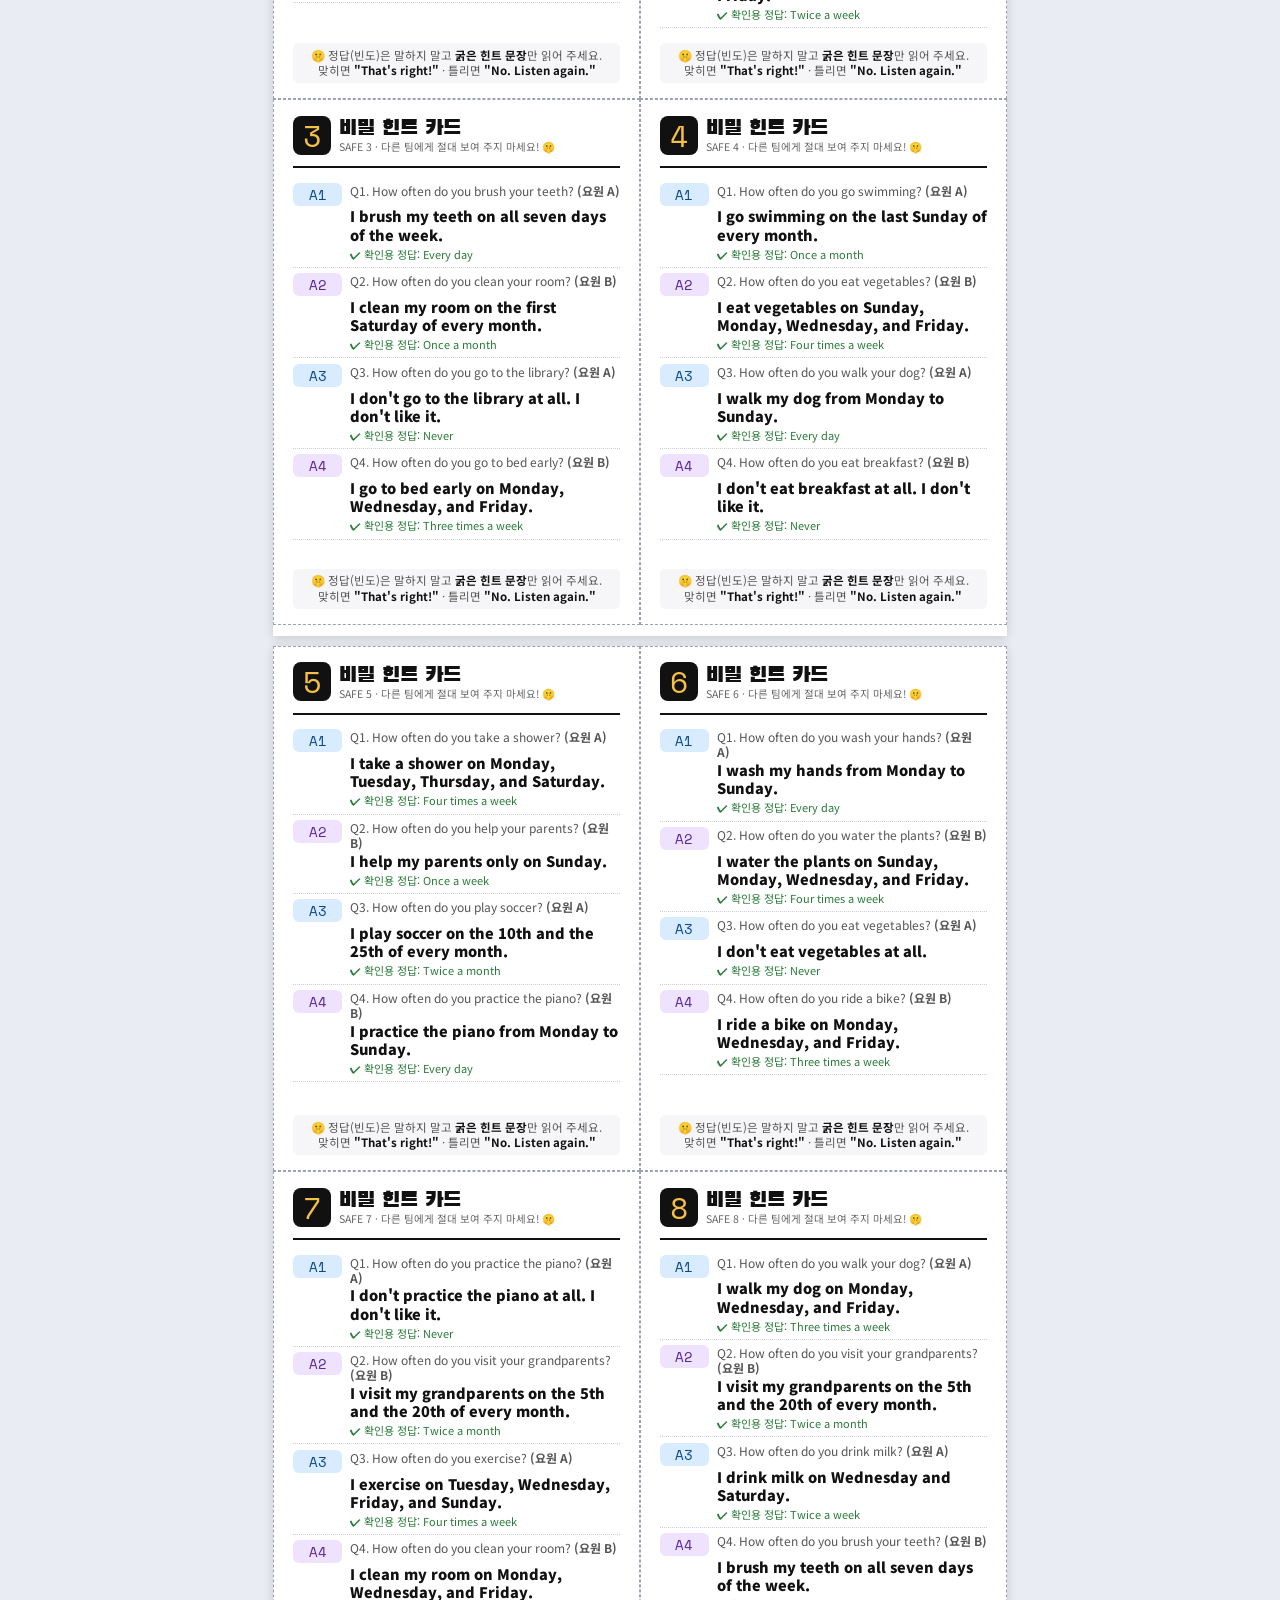
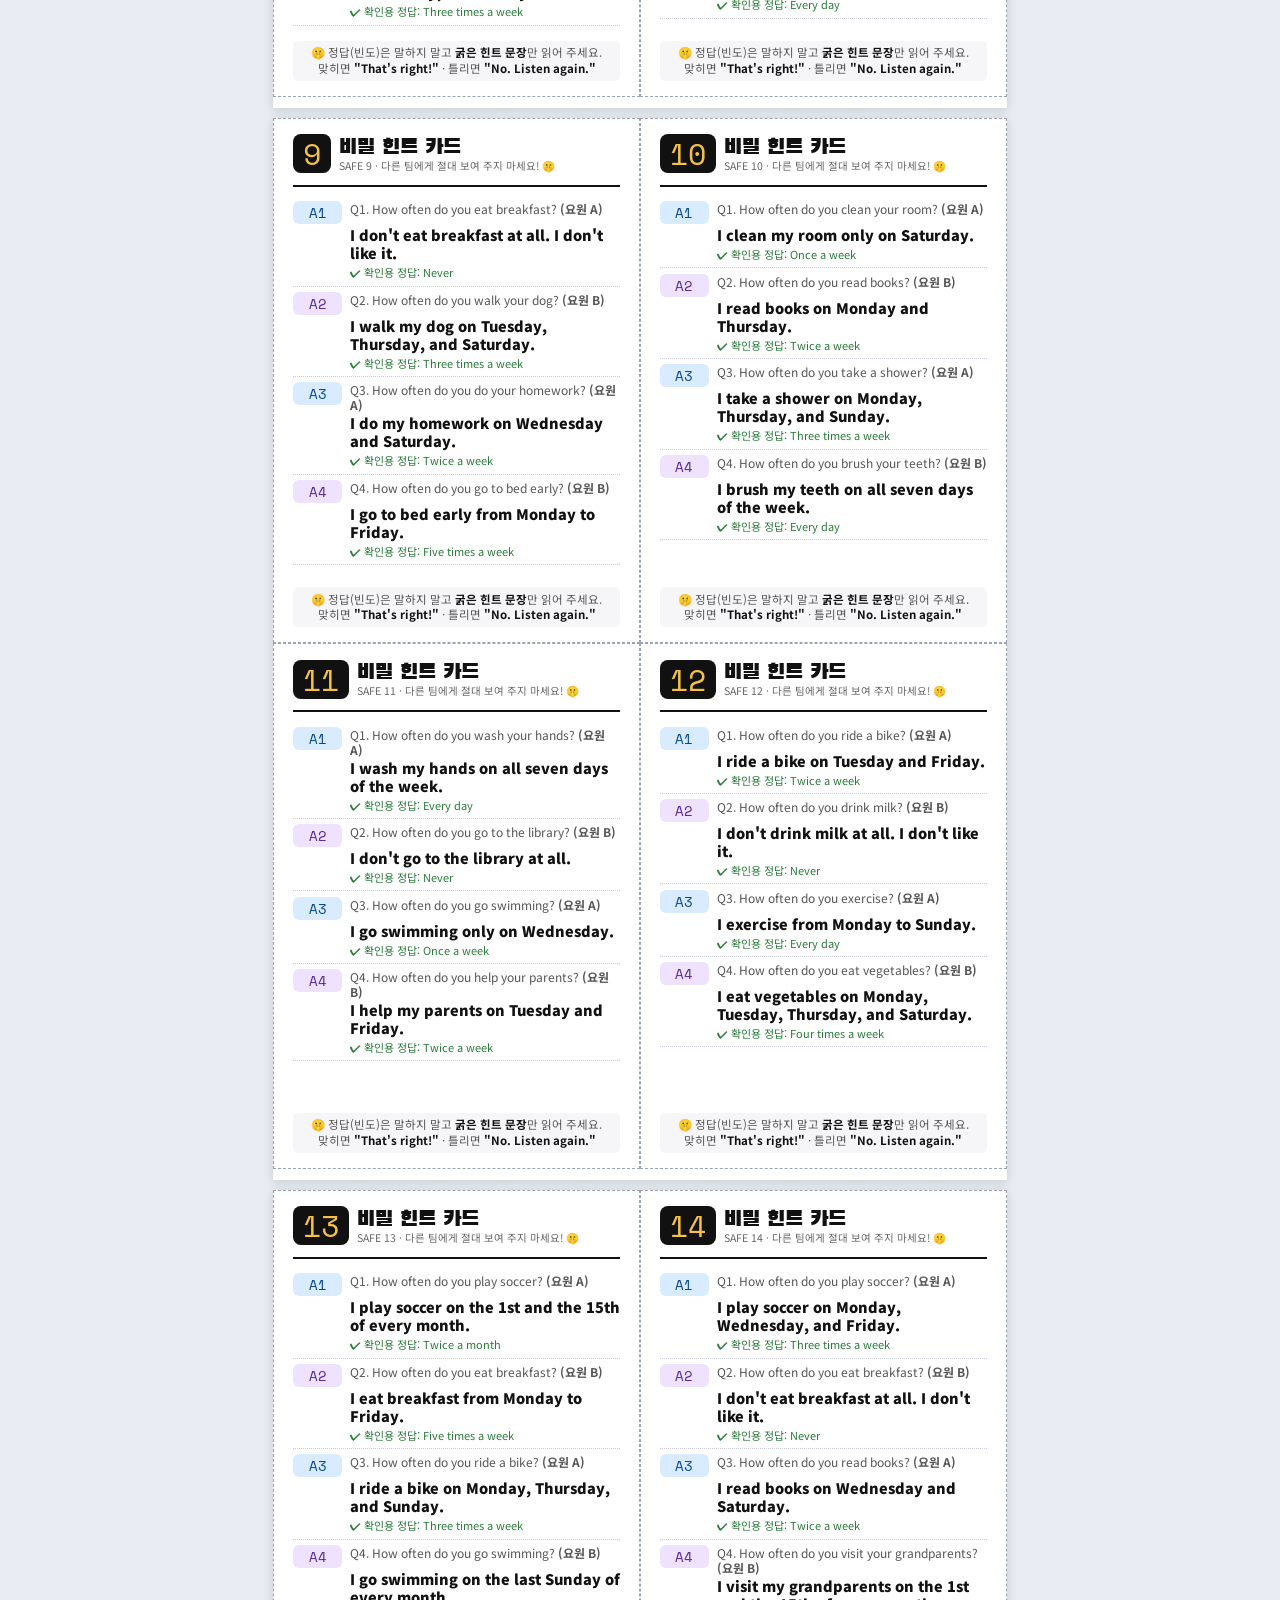
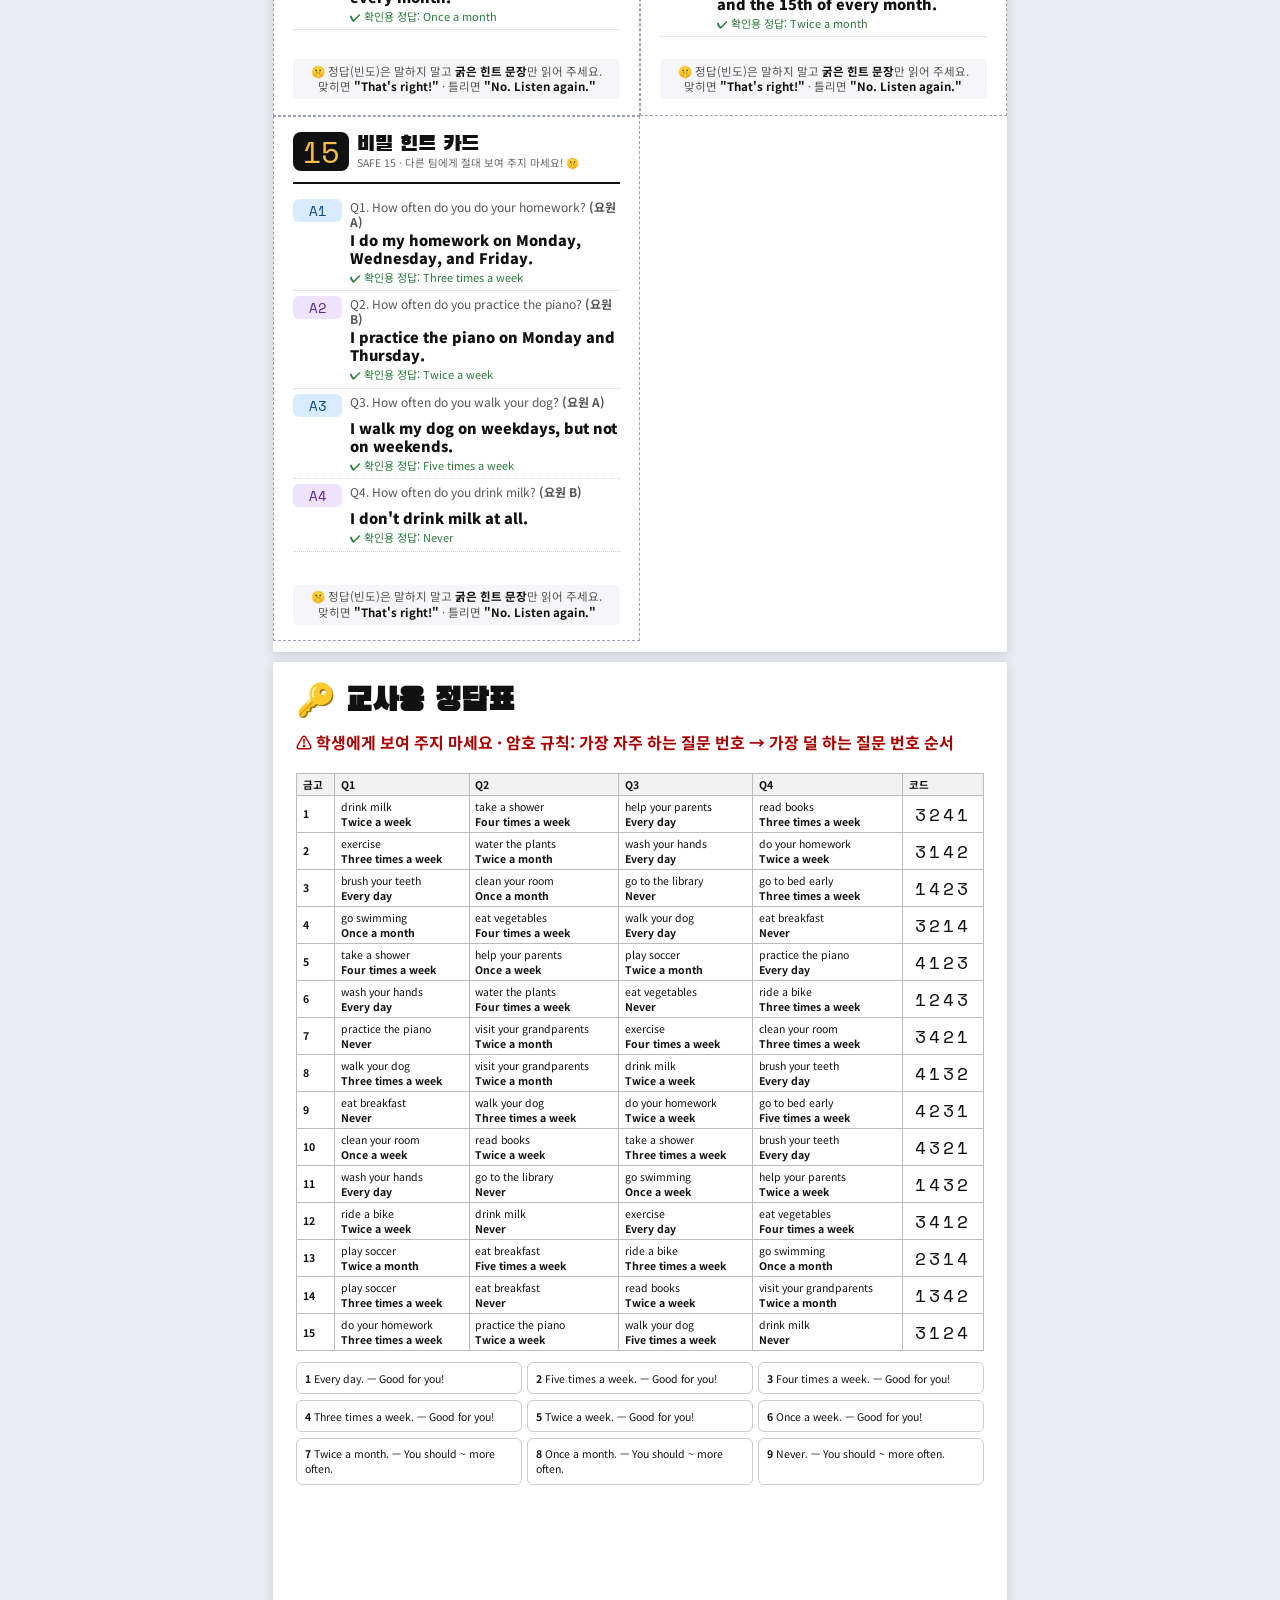
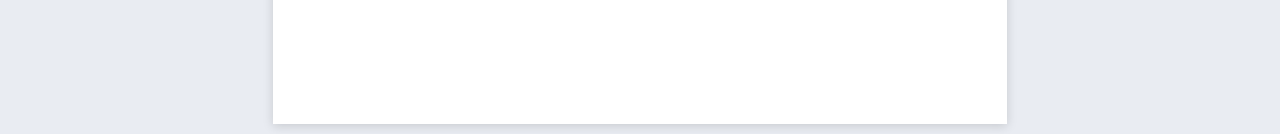
==== commit 20e7a594: "Add files via upload" ====
--- a/cards.html
+++ b/cards.html
@@ -39,7 +39,7 @@
   .board{display:grid;grid-template-columns:repeat(3,1fr);gap:1.5mm;margin-top:3mm;font-size:10.5px}
   .board div{border:1px solid #ccc;border-radius:6px;padding:2mm}
   /* 학생용 안내 */
-  .guide{grid-column:1/-1;padding:6.24mm 7.02mm;display:flex;flex-direction:column;gap:3.4mm}
+  .guide{grid-column:1/-1;padding:6.24mm 7.02mm;display:flex;flex-direction:column;gap:2.4mm}
   .guide h1{font-family:'Black Han Sans',sans-serif;font-weight:400;font-size:11.36mm;margin:0;line-height:1;display:flex;align-items:baseline;gap:3.12mm}
   .guide h1 small{font-family:'Noto Sans KR';font-size:4.02mm;font-weight:700;color:#666}
   .mission{background:#111;color:#fff;border-radius:3.12mm;padding:3.12mm 3.9mm;font-size:5.42mm;font-weight:900}
@@ -119,7 +119,7 @@
       <div class="flow">
         <div><strong>📝 대답 기록</strong>들은 대답을 질문마다<br>대답 보드에서 터치</div>
         <div><strong>🧠 규칙 찾기</strong>대답 카드 4장이 나와요.<br><b>숨은 규칙</b>대로 줄 세우기!<br>(규칙은 비밀! 직접 찾아요)</div>
-        <div><strong>🔓 열기</strong>틀리면 <span class="blue">파란 카드 = 제자리</span><br><span class="red">빨간 카드 = 자리 틀림</span><br>끌어서 다시 바꾸기</div>
+        <div><strong>🔓 열기</strong>잘못 들은 질문 → <span class="red">빨간 줄</span>, 다시 묻기<br><span class="blue">파랑 = 제자리</span> · <span class="red">빨강 = 자리 틀림</span></div>
       </div>
       <p style="margin-top:2mm">🚨 같은 금고를 <b>${SC_CONFIG.ALARM_TRIES}번</b> 틀리면 경보! <b>${SC_CONFIG.ALARM_SEC}초</b> 동안 잠겨요. 막 누르지 말고 생각하기!</p>
     </div>
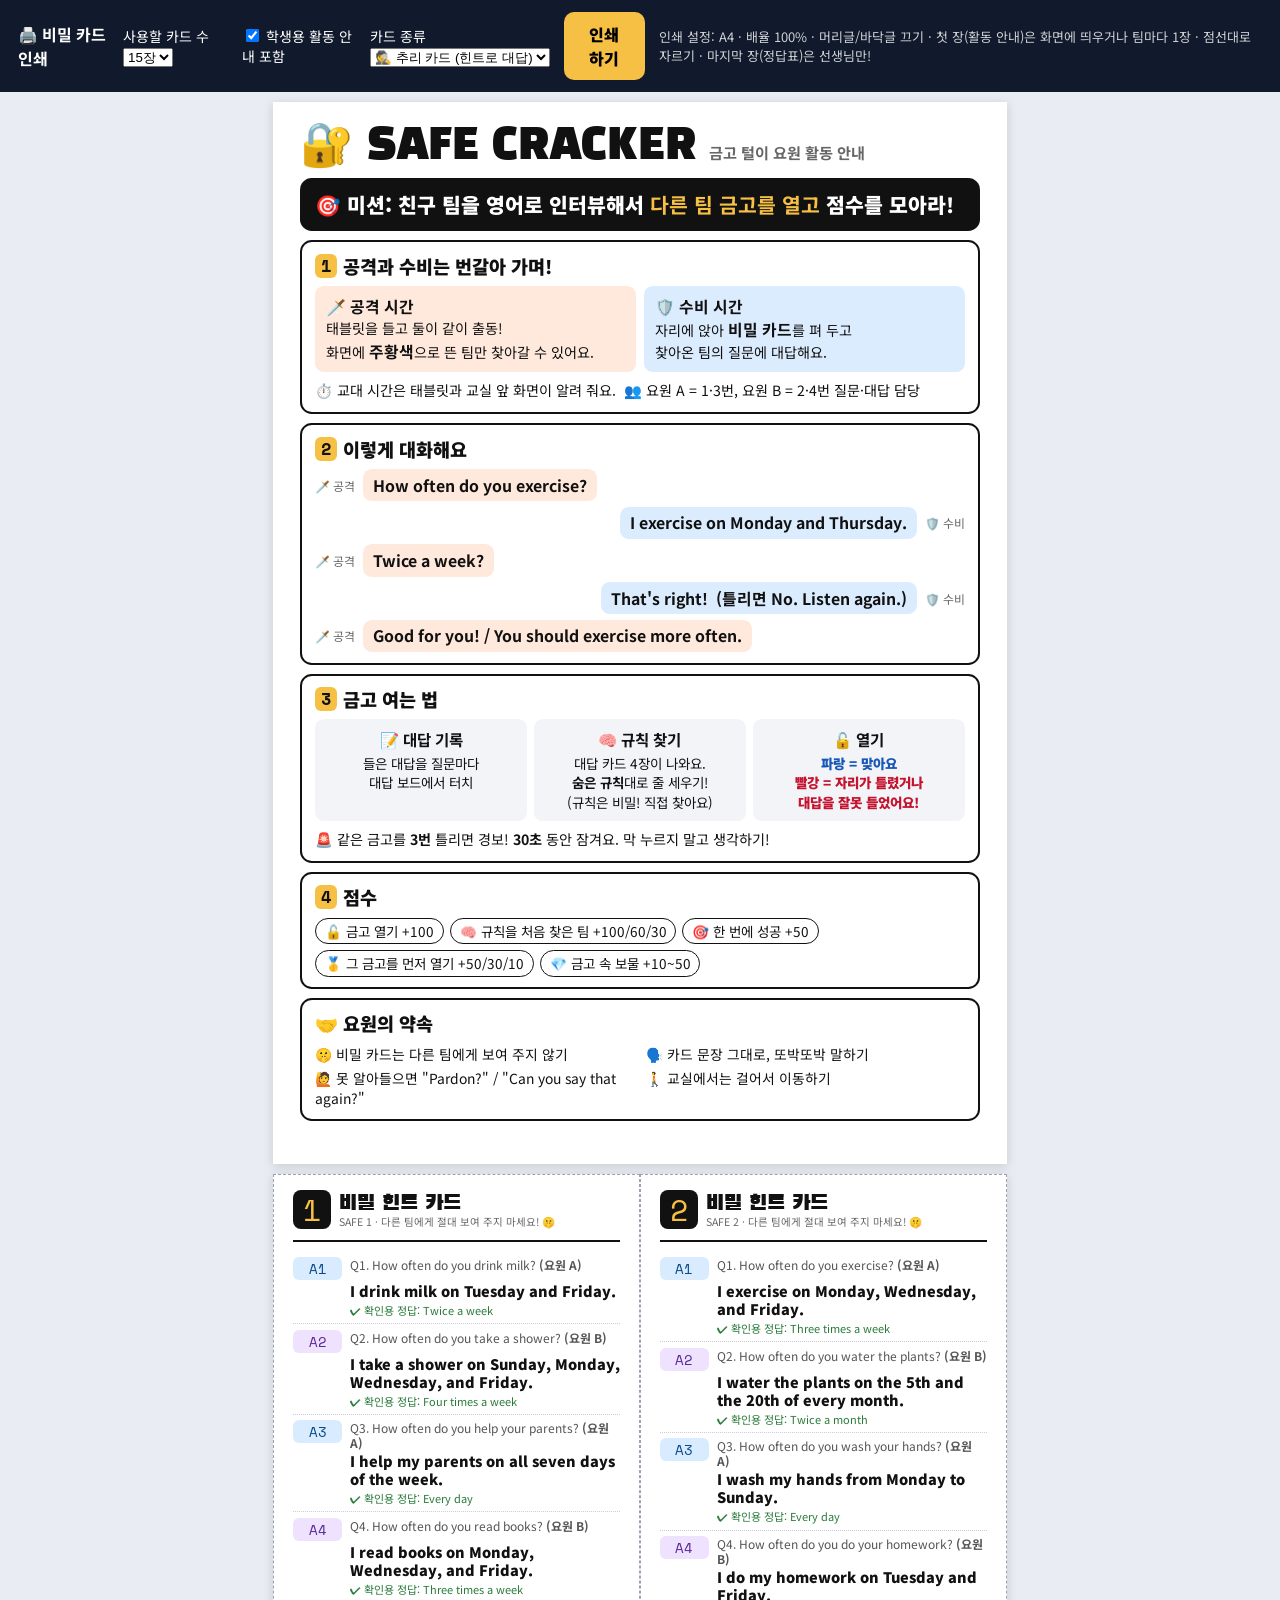
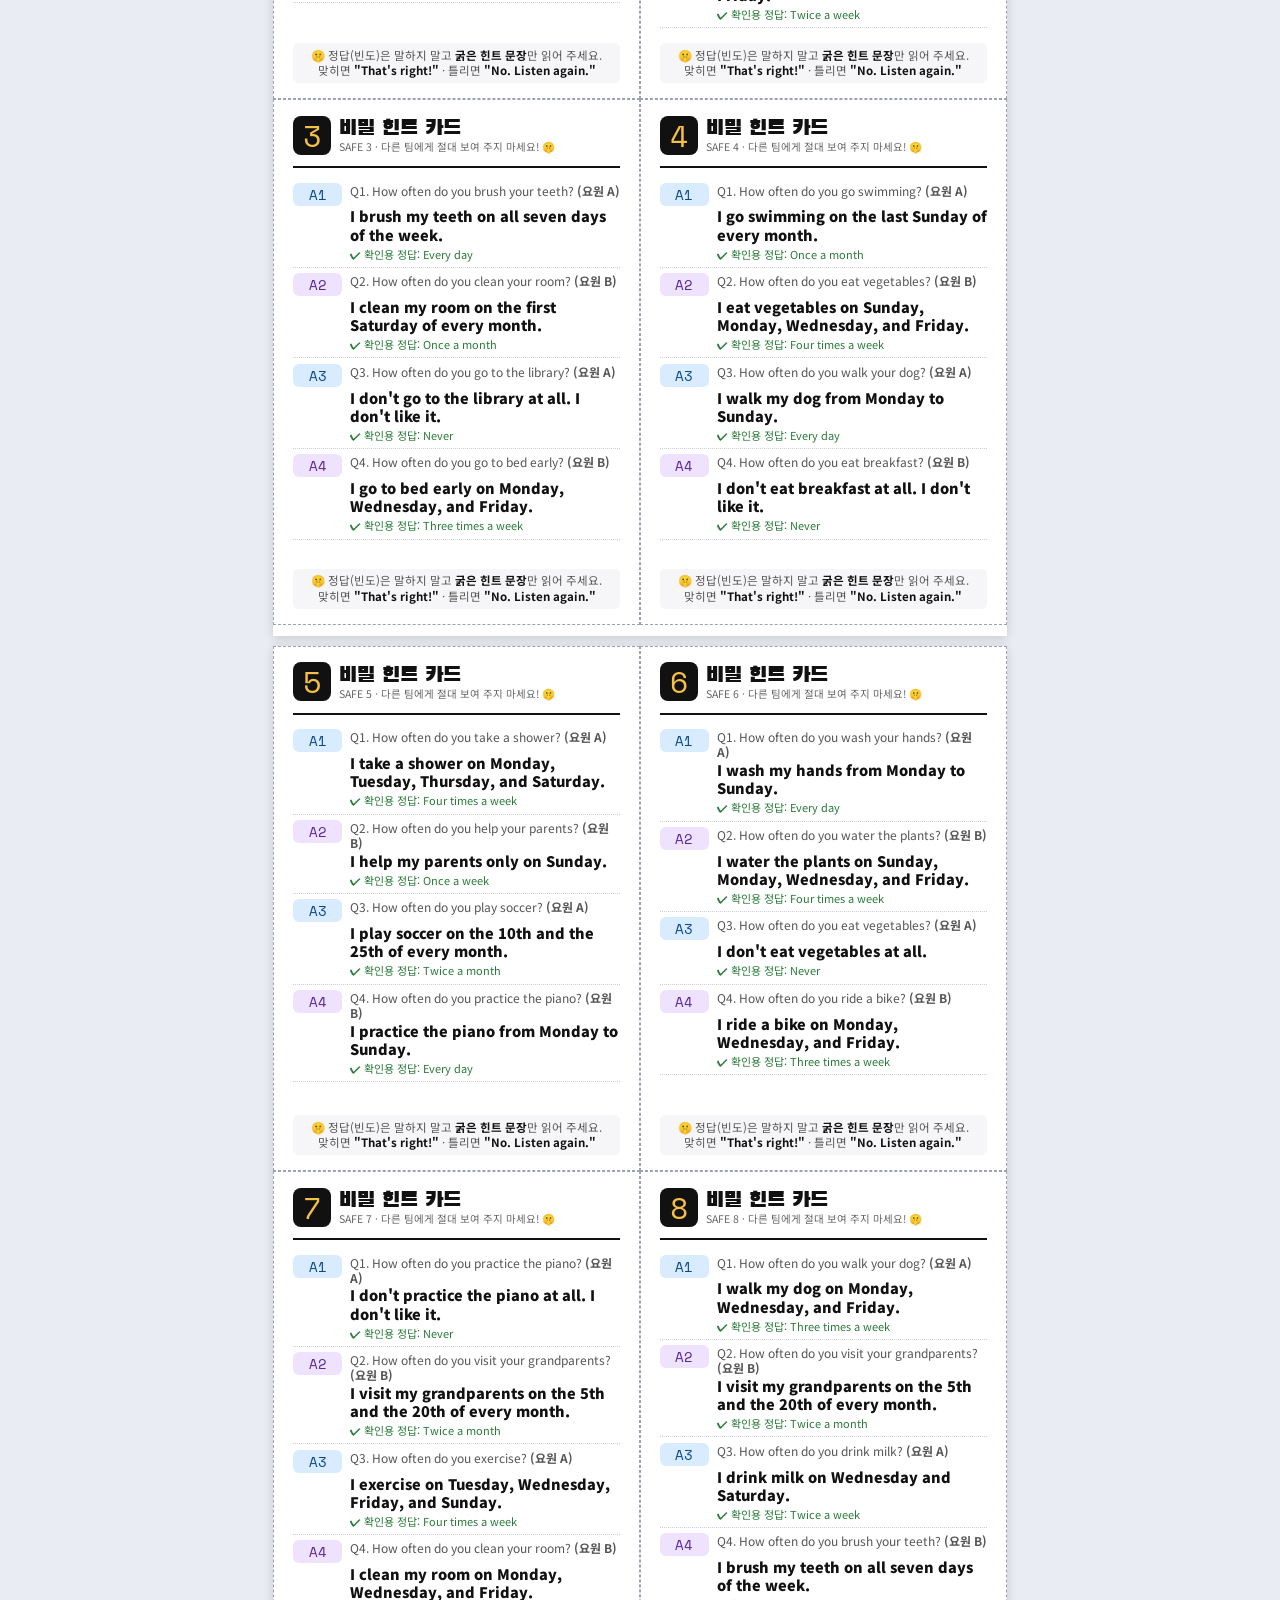
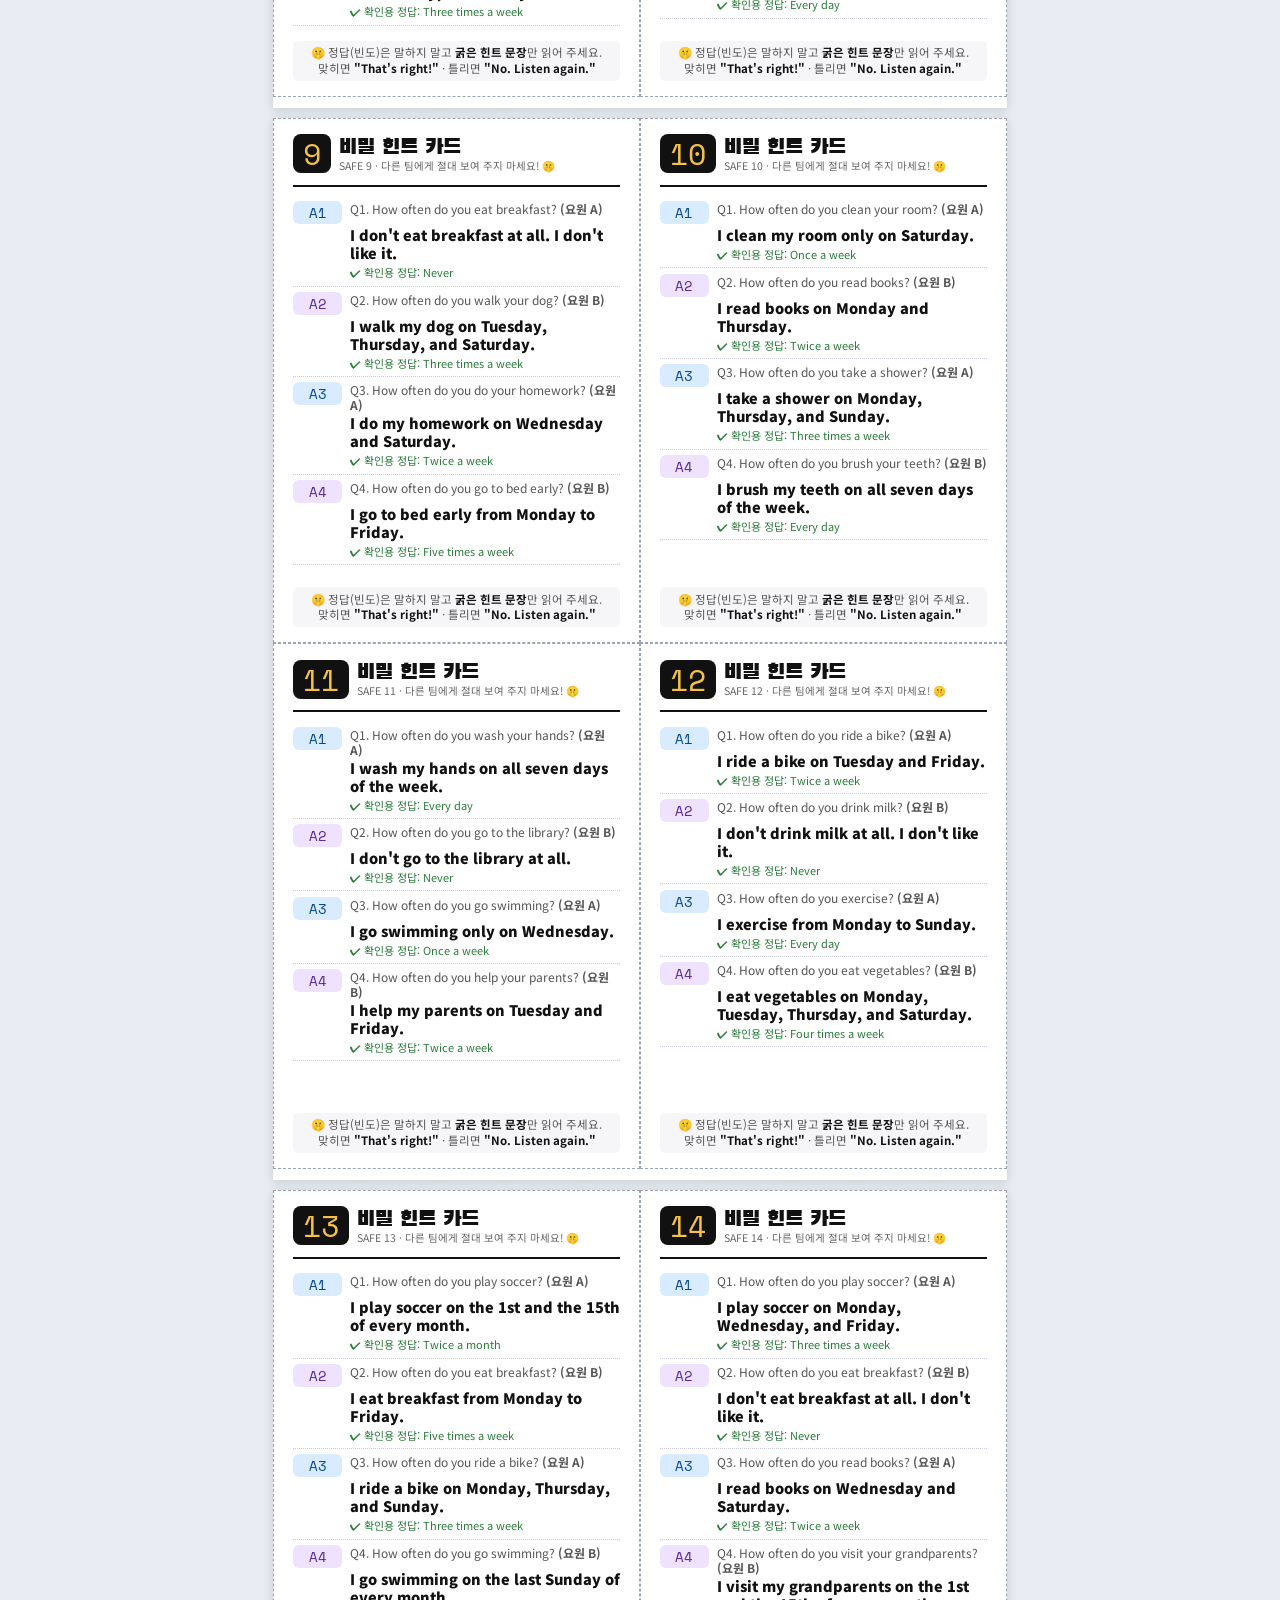
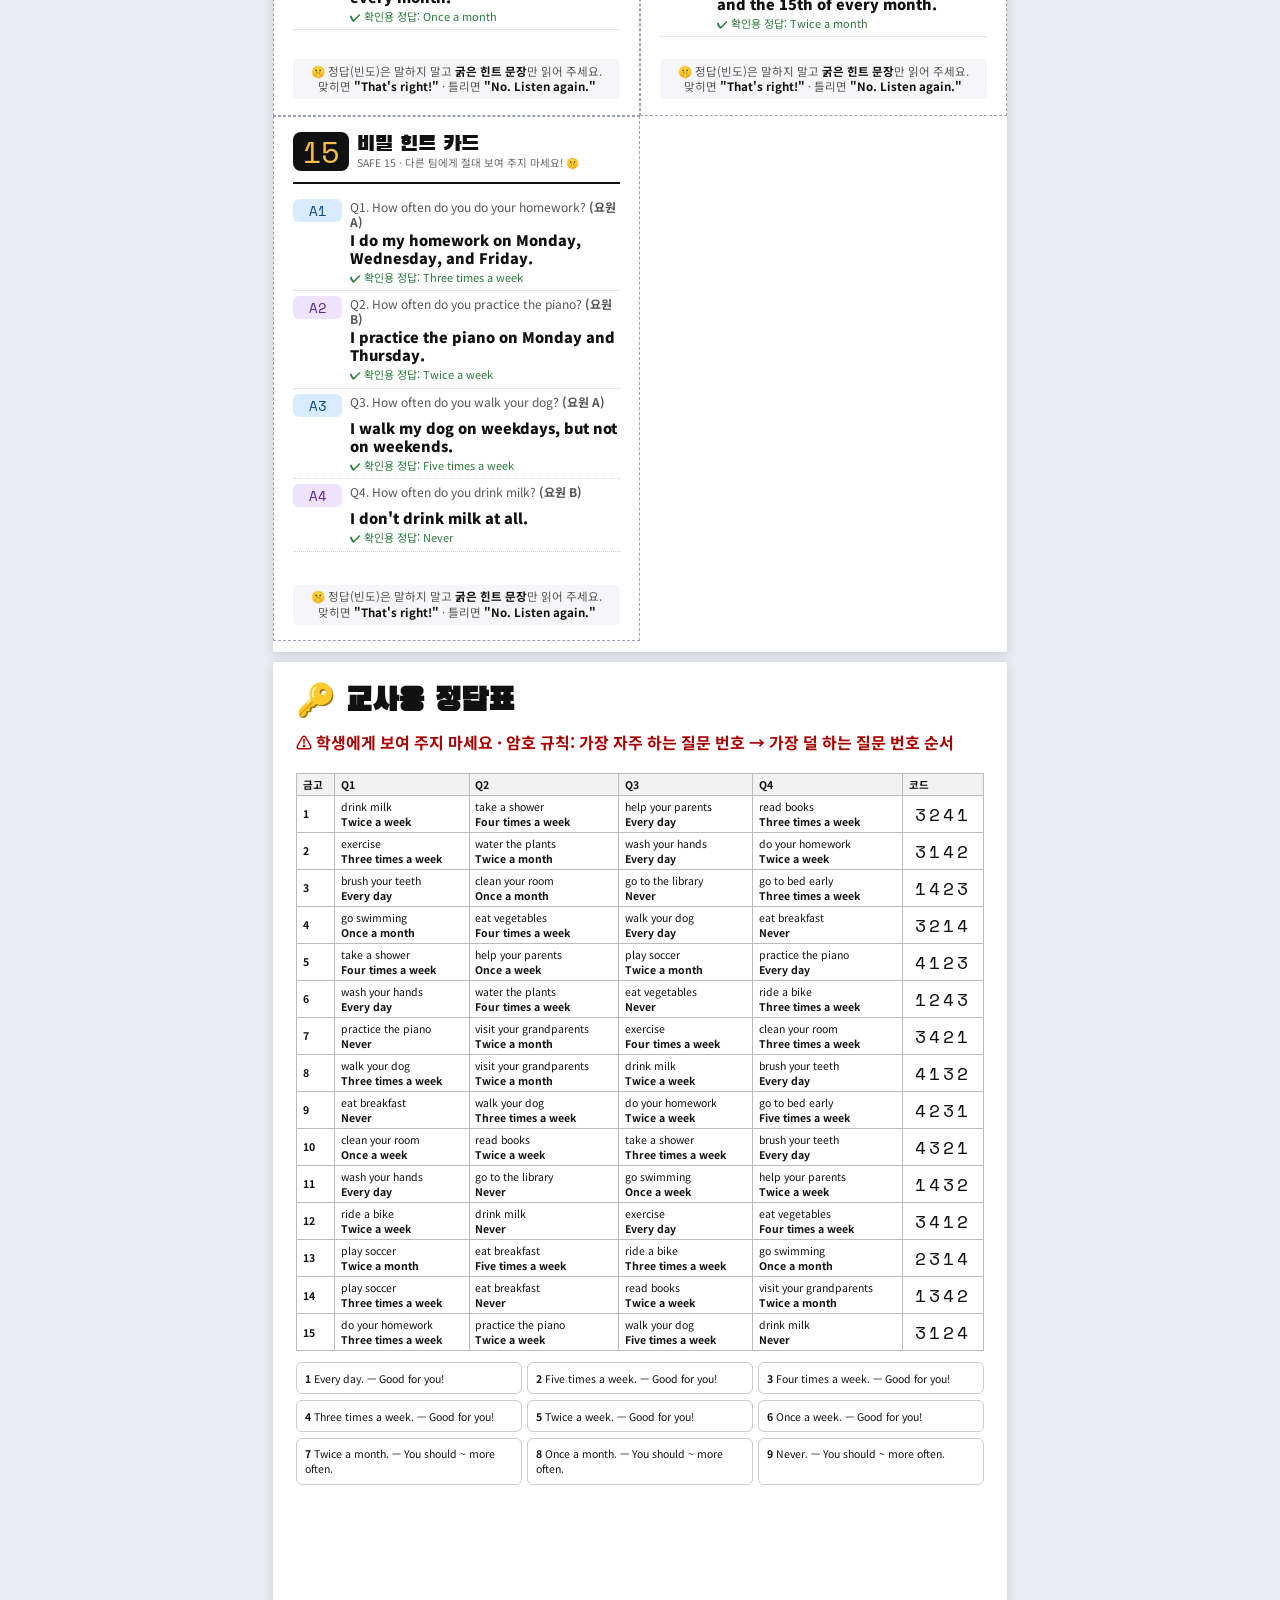
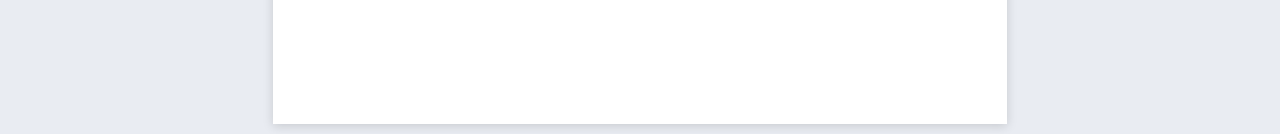
==== commit 58caacf8: "Add files via upload" ====
--- a/cards.html
+++ b/cards.html
@@ -119,7 +119,7 @@
       <div class="flow">
         <div><strong>📝 대답 기록</strong>들은 대답을 질문마다<br>대답 보드에서 터치</div>
         <div><strong>🧠 규칙 찾기</strong>대답 카드 4장이 나와요.<br><b>숨은 규칙</b>대로 줄 세우기!<br>(규칙은 비밀! 직접 찾아요)</div>
-        <div><strong>🔓 열기</strong>잘못 들은 질문 → <span class="red">빨간 줄</span>, 다시 묻기<br><span class="blue">파랑 = 제자리</span> · <span class="red">빨강 = 자리 틀림</span></div>
+        <div><strong>🔓 열기</strong><span class="blue">파랑 = 맞아요</span><br><span class="red">빨강 = 자리가 틀렸거나<br>대답을 잘못 들었어요!</span></div>
       </div>
       <p style="margin-top:2mm">🚨 같은 금고를 <b>${SC_CONFIG.ALARM_TRIES}번</b> 틀리면 경보! <b>${SC_CONFIG.ALARM_SEC}초</b> 동안 잠겨요. 막 누르지 말고 생각하기!</p>
     </div>
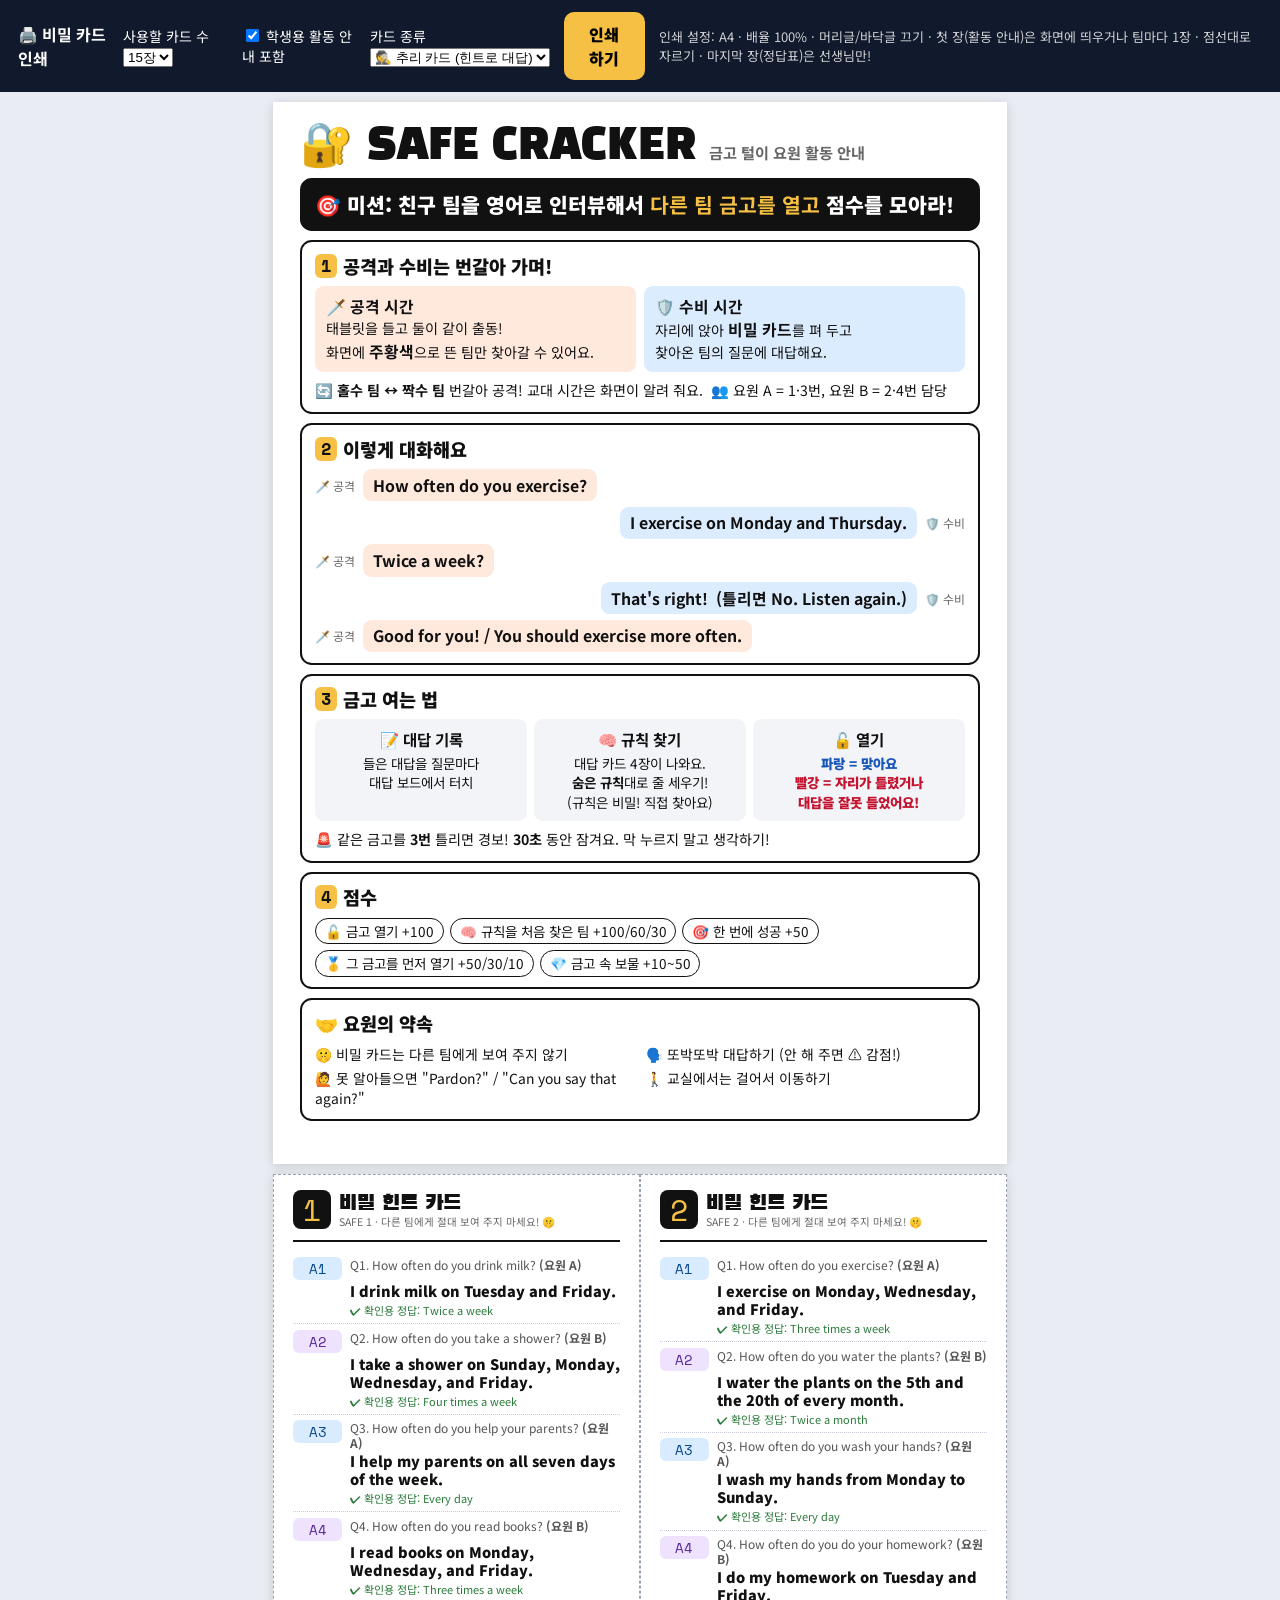
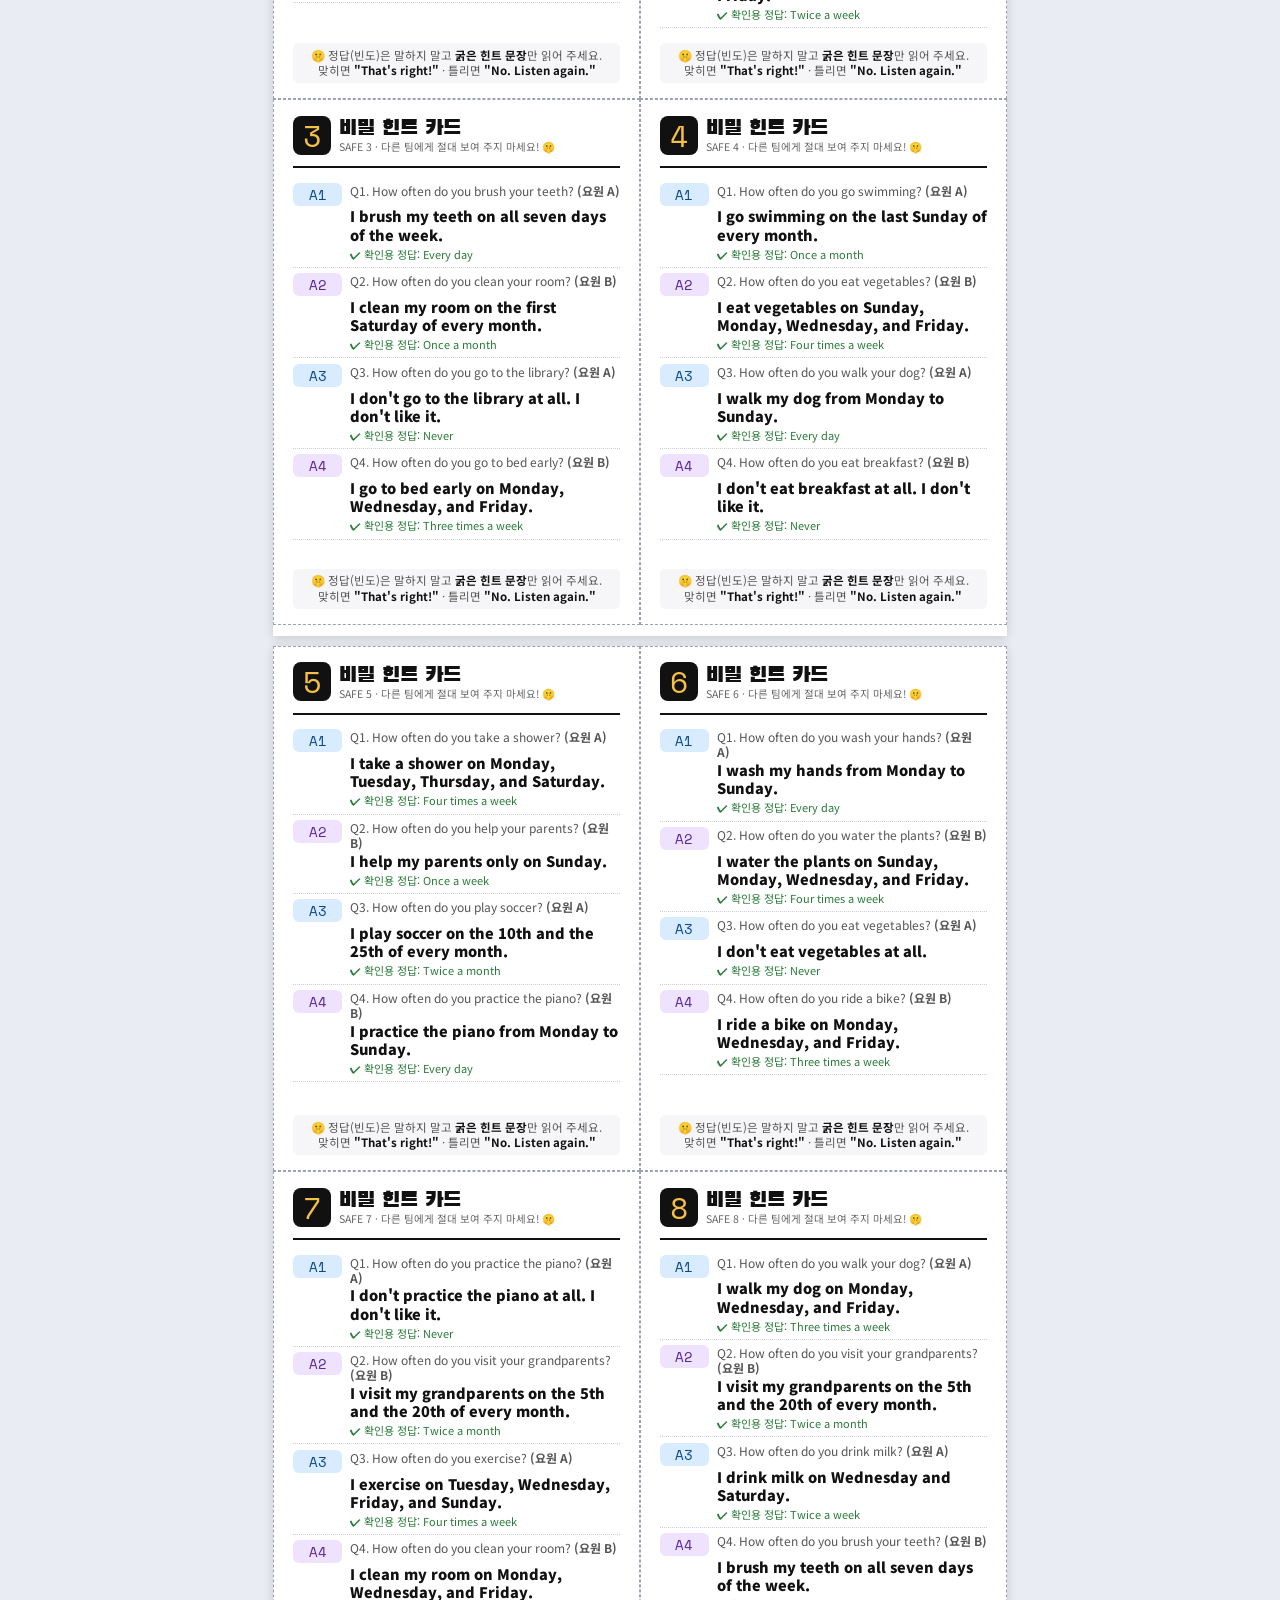
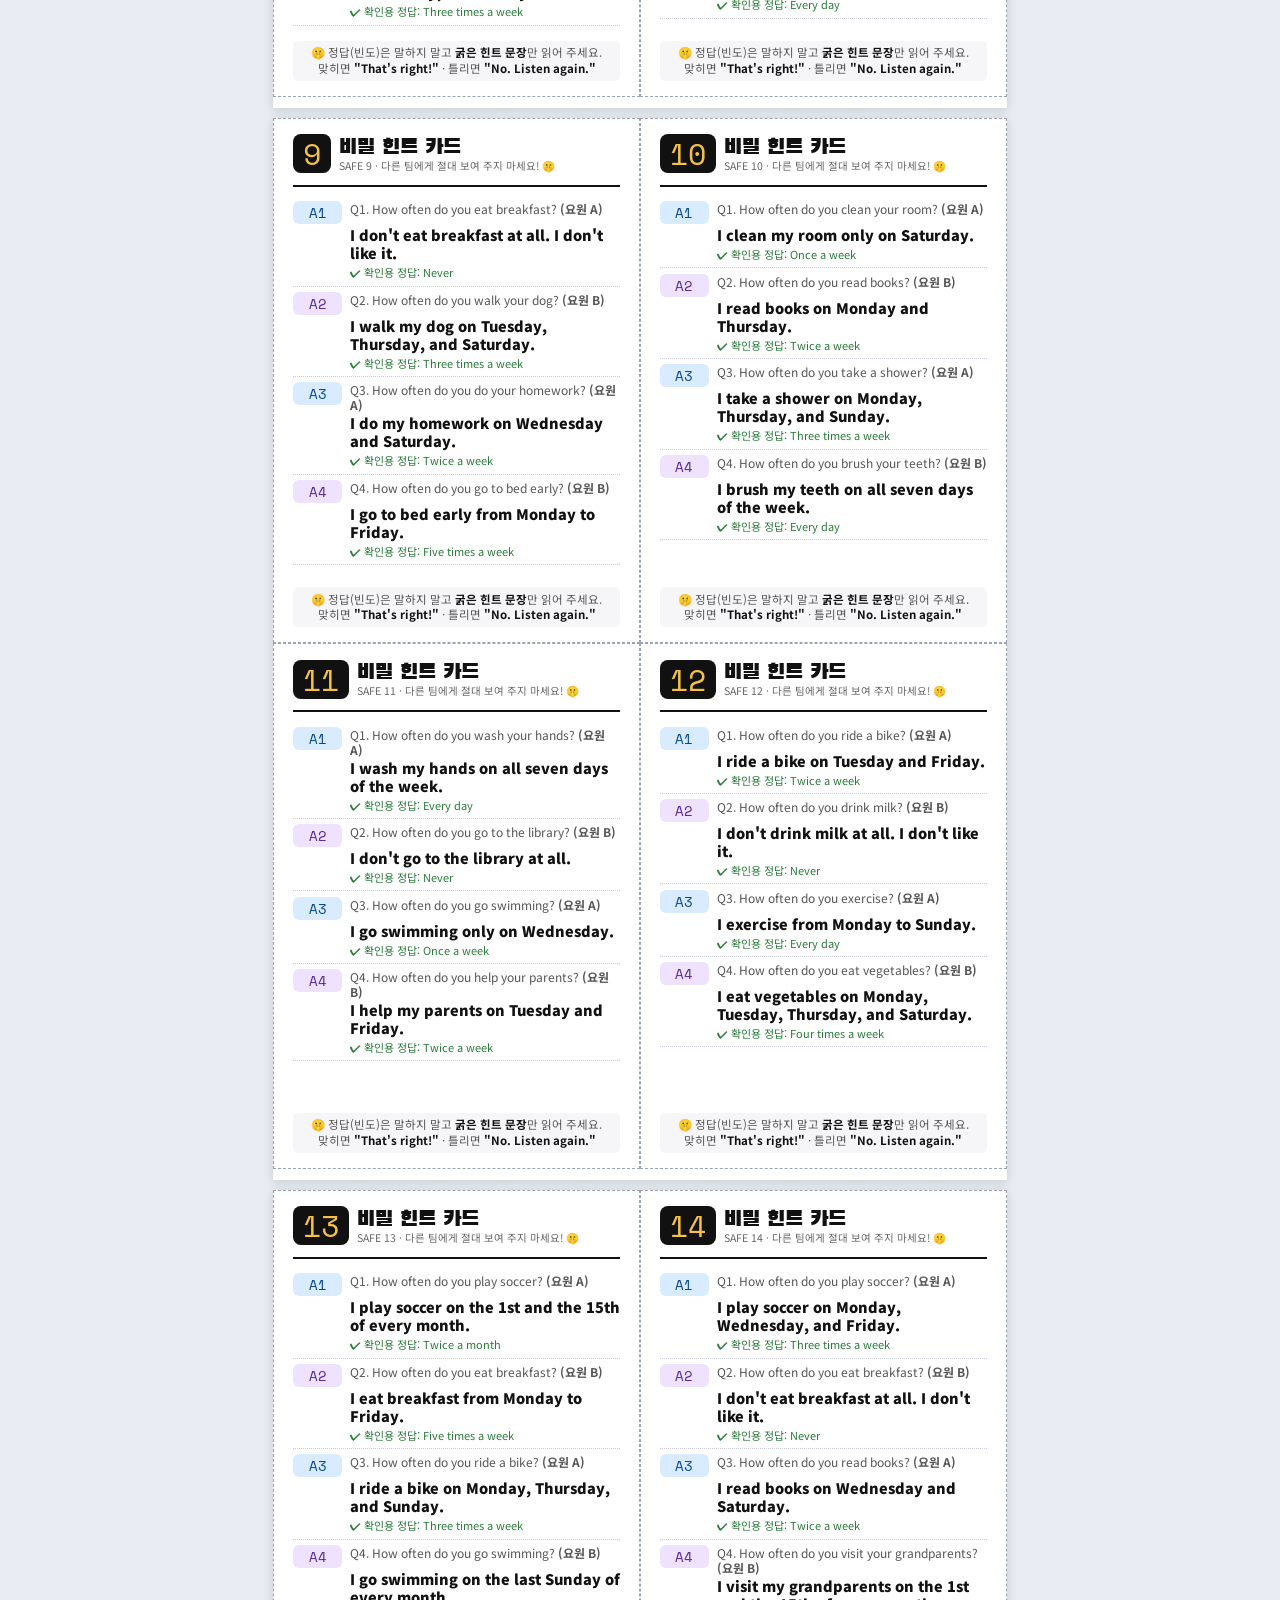
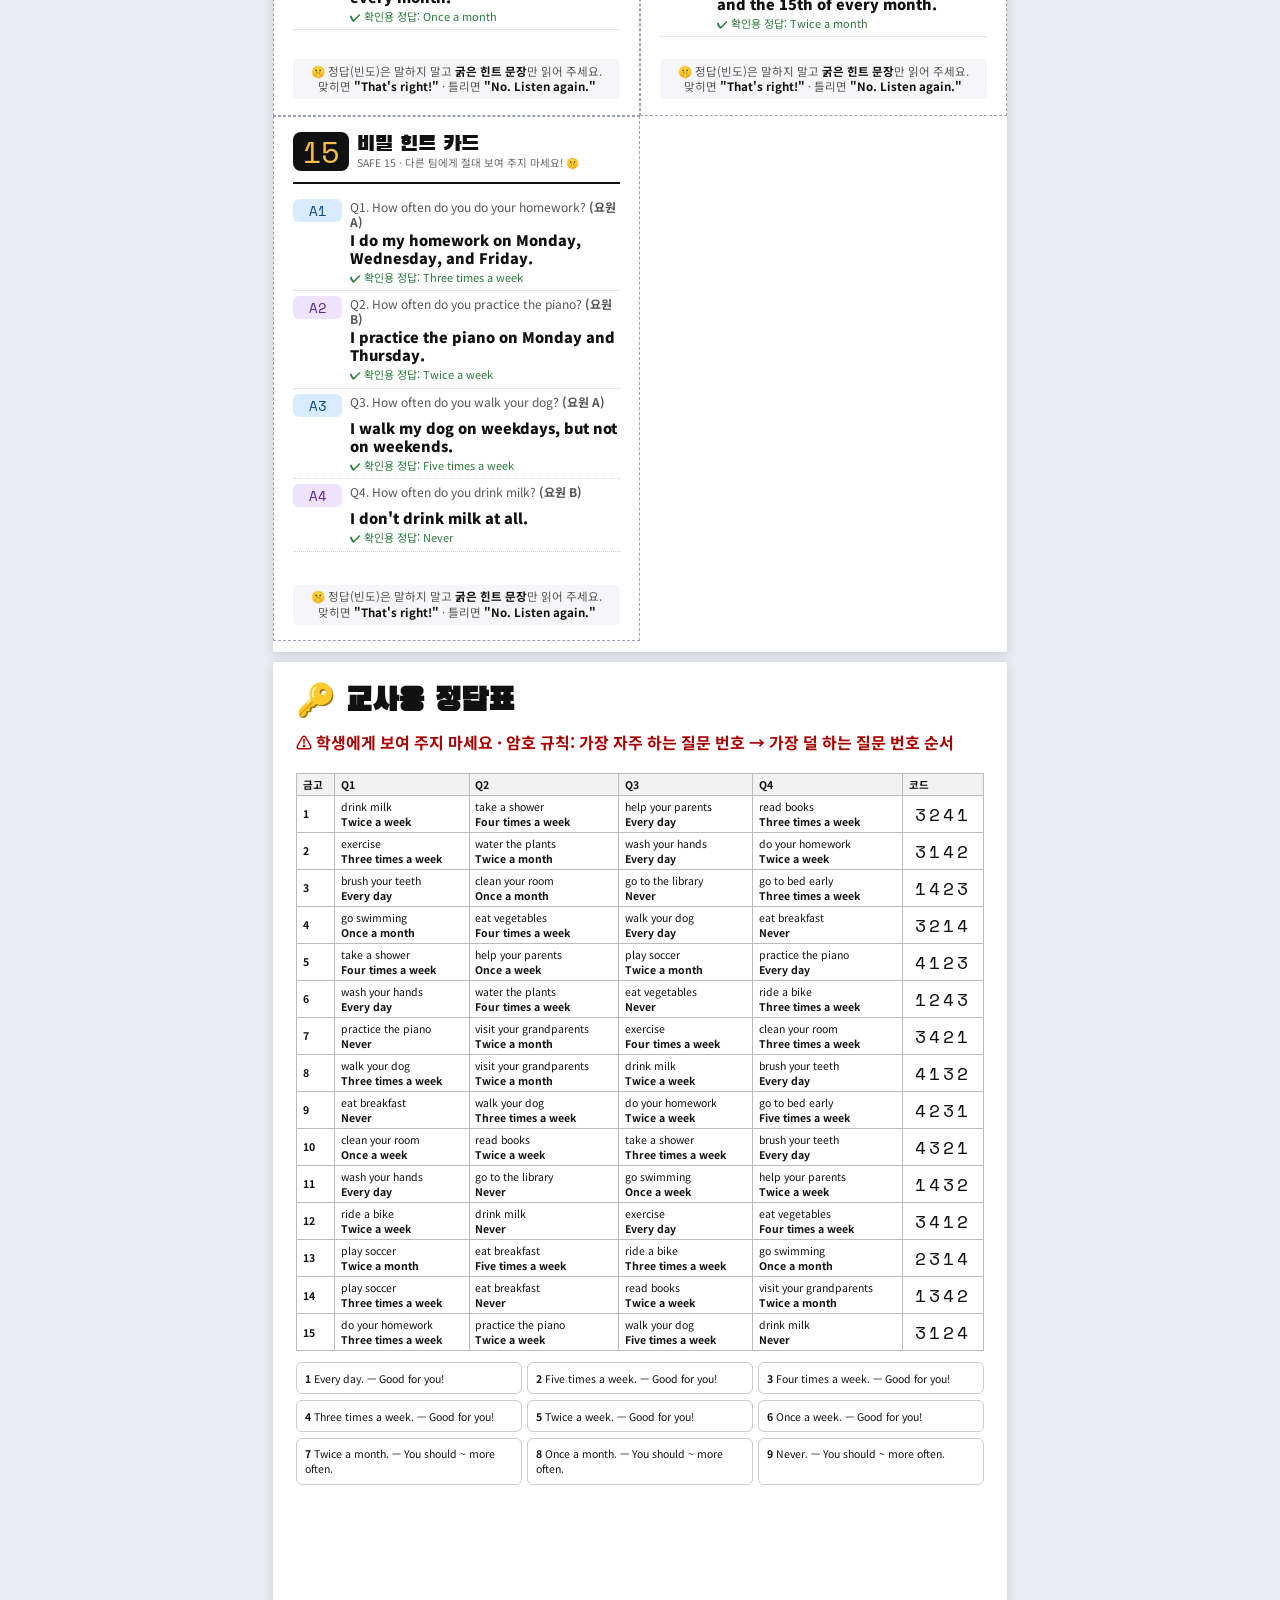
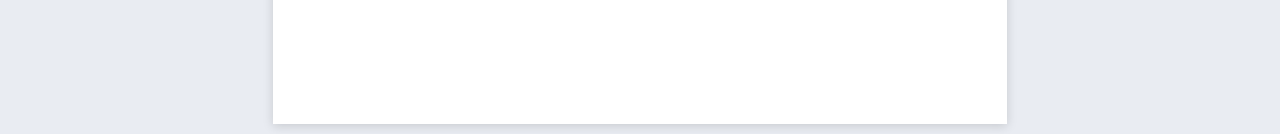
==== commit 4ebe991e: "Add files via upload" ====
--- a/cards.html
+++ b/cards.html
@@ -110,7 +110,7 @@
         <div class="role at"><b>🗡️ 공격 시간</b><br>태블릿을 들고 둘이 같이 출동!<br>화면에 <b>주황색</b>으로 뜬 팀만 찾아갈 수 있어요.</div>
         <div class="role df"><b>🛡️ 수비 시간</b><br>자리에 앉아 <b>비밀 카드</b>를 펴 두고<br>찾아온 팀의 질문에 대답해요.</div>
       </div>
-      <p style="margin-top:2mm">⏱️ 교대 시간은 태블릿과 교실 앞 화면이 알려 줘요. &nbsp;👥 요원 A = 1·3번, 요원 B = 2·4번 질문·대답 담당</p>
+      <p style="margin-top:2mm">🔄 <b>홀수 팀 ↔ 짝수 팀</b> 번갈아 공격! 교대 시간은 화면이 알려 줘요. &nbsp;👥 요원 A = 1·3번, 요원 B = 2·4번 담당</p>
     </div>
 
     <div class="gsec"><h2><i>2</i> 이렇게 대화해요</h2><div class="talk">${talk}</div></div>
@@ -137,7 +137,7 @@
     <div class="gsec"><h2>🤝 요원의 약속</h2>
       <div class="promise">
         <div>🤫 비밀 카드는 다른 팀에게 보여 주지 않기</div>
-        <div>🗣️ 카드 문장 그대로, 또박또박 말하기</div>
+        <div>🗣️ 또박또박 대답하기 (안 해 주면 ⚠️ 감점!)</div>
         <div>🙋 못 알아들으면 "Pardon?" / "Can you say that again?"</div>
         <div>🚶 교실에서는 걸어서 이동하기</div>
       </div>
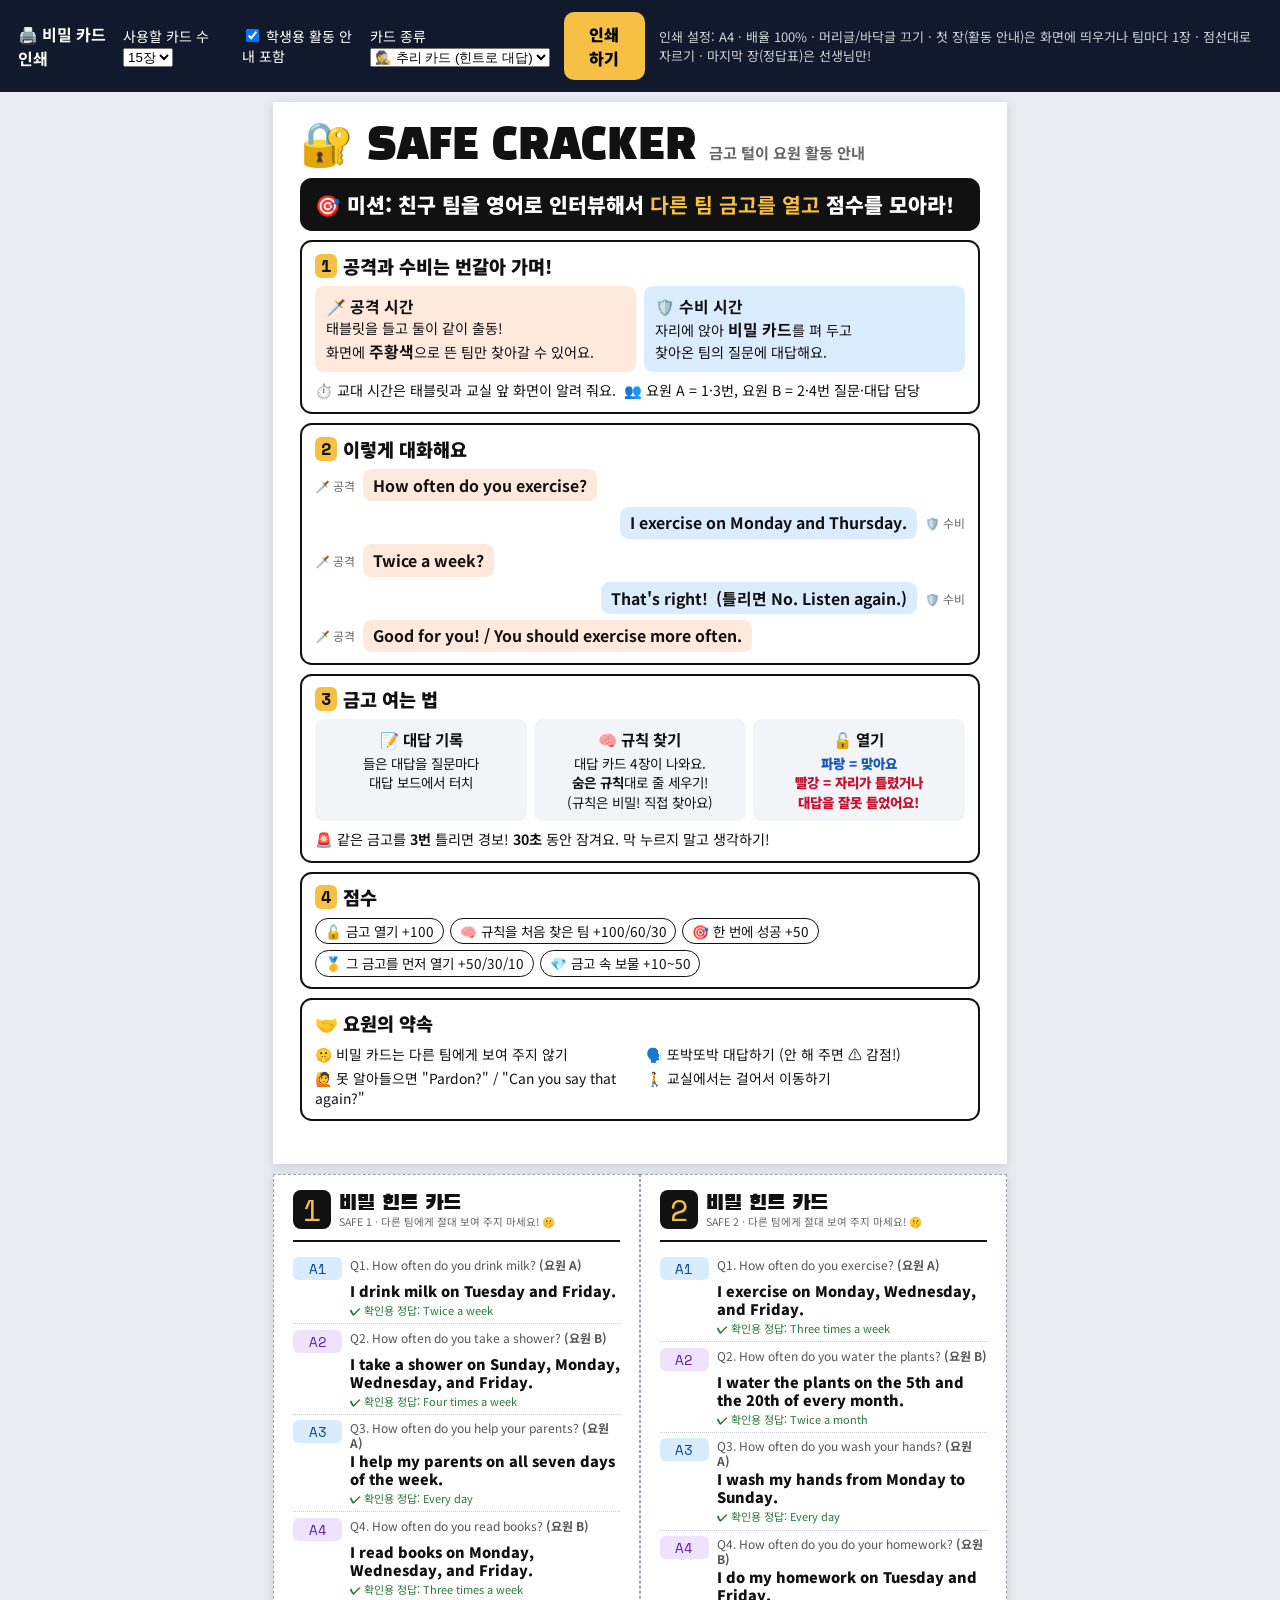
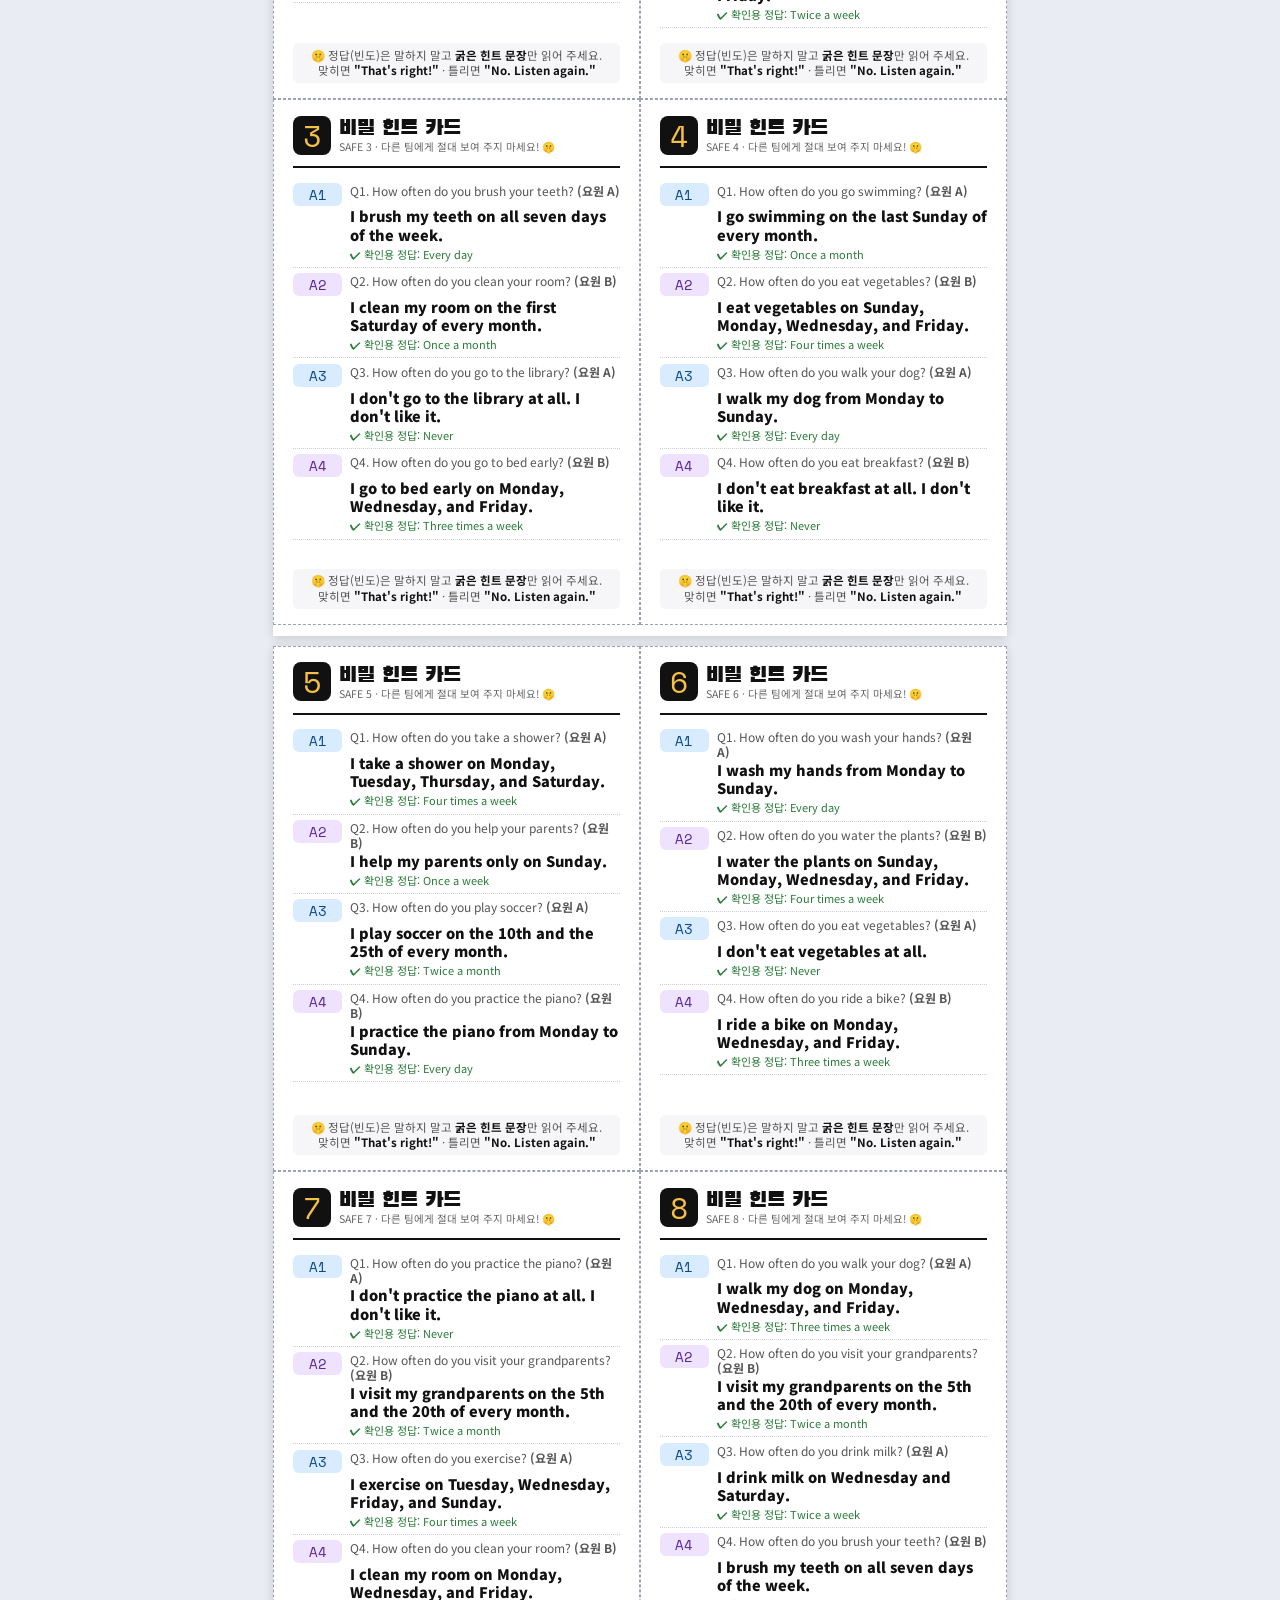
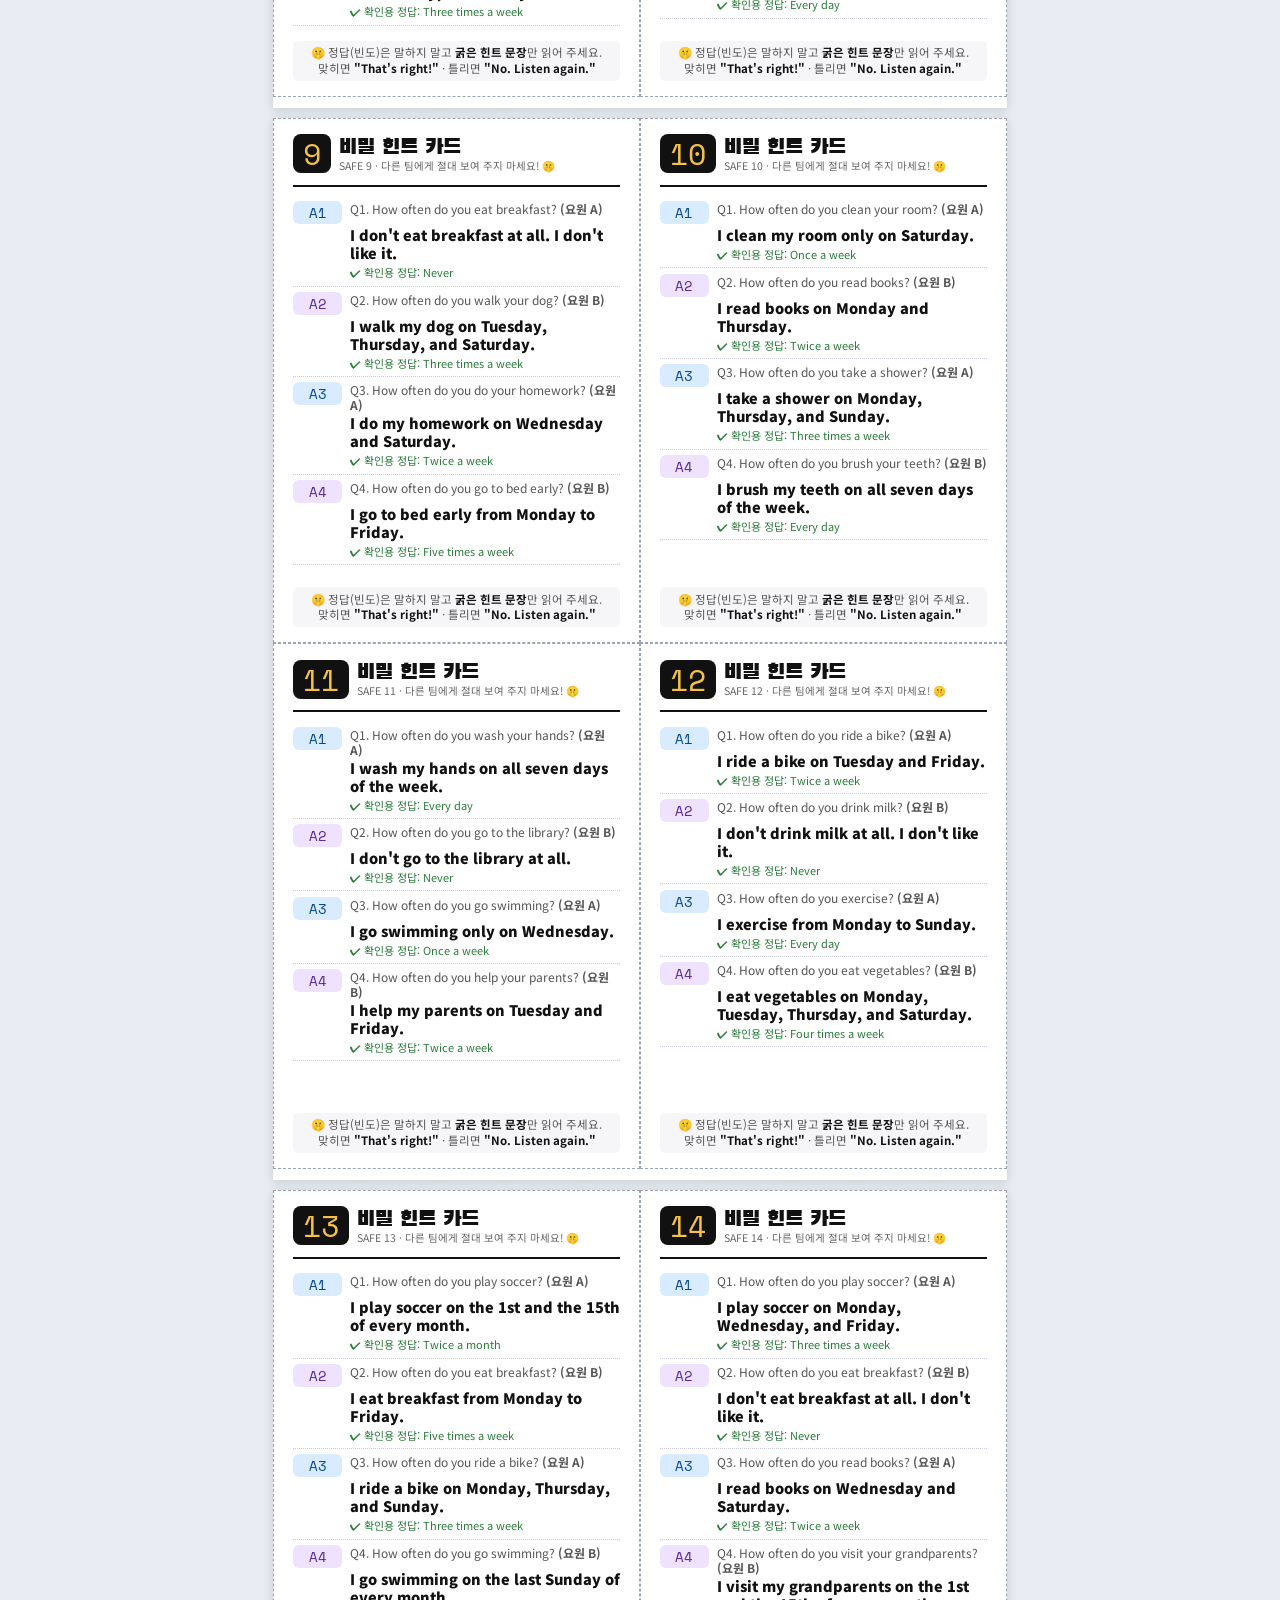
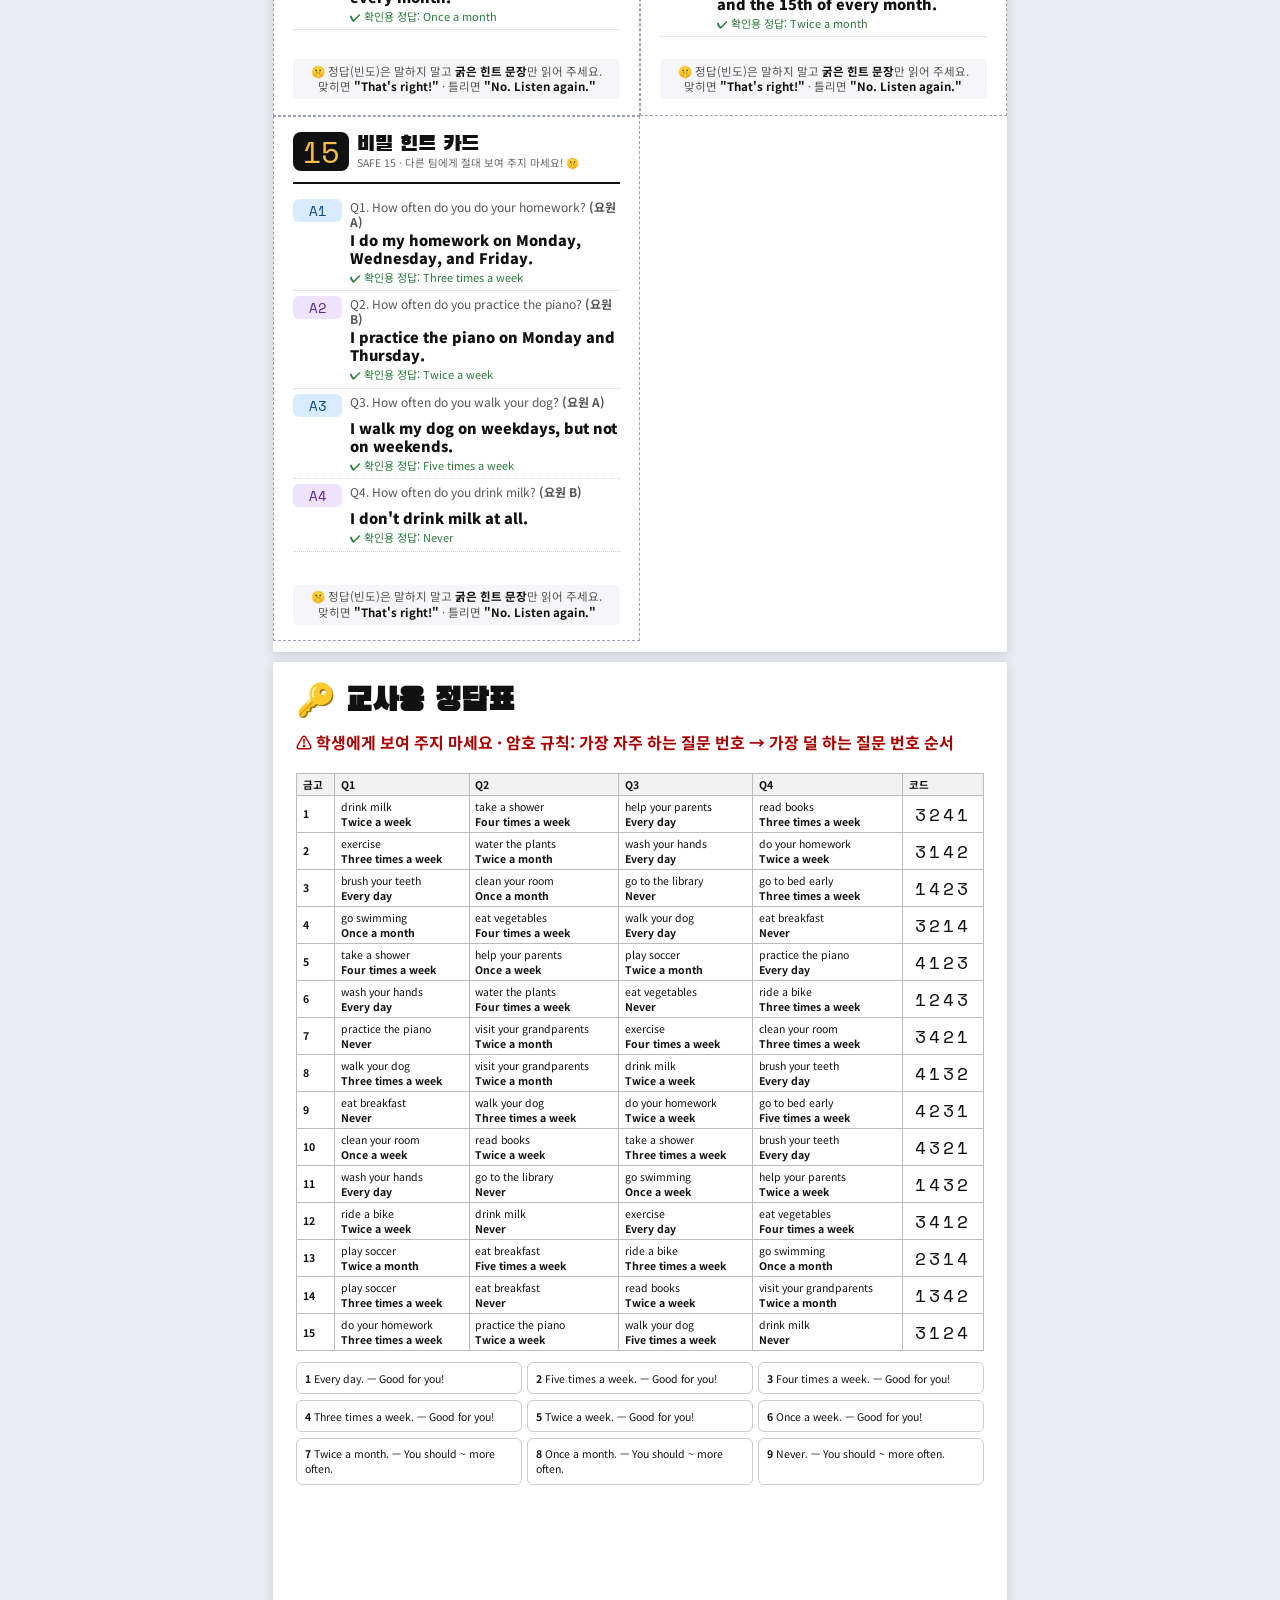
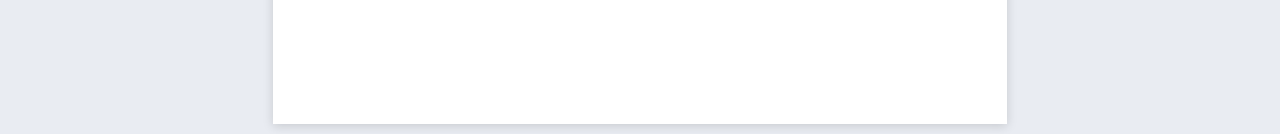
==== commit 01adb1f5: "Add files via upload" ====
--- a/cards.html
+++ b/cards.html
@@ -110,7 +110,7 @@
         <div class="role at"><b>🗡️ 공격 시간</b><br>태블릿을 들고 둘이 같이 출동!<br>화면에 <b>주황색</b>으로 뜬 팀만 찾아갈 수 있어요.</div>
         <div class="role df"><b>🛡️ 수비 시간</b><br>자리에 앉아 <b>비밀 카드</b>를 펴 두고<br>찾아온 팀의 질문에 대답해요.</div>
       </div>
-      <p style="margin-top:2mm">🔄 <b>홀수 팀 ↔ 짝수 팀</b> 번갈아 공격! 교대 시간은 화면이 알려 줘요. &nbsp;👥 요원 A = 1·3번, 요원 B = 2·4번 담당</p>
+      <p style="margin-top:2mm">⏱️ 교대 시간은 태블릿과 교실 앞 화면이 알려 줘요. &nbsp;👥 요원 A = 1·3번, 요원 B = 2·4번 질문·대답 담당</p>
     </div>
 
     <div class="gsec"><h2><i>2</i> 이렇게 대화해요</h2><div class="talk">${talk}</div></div>
